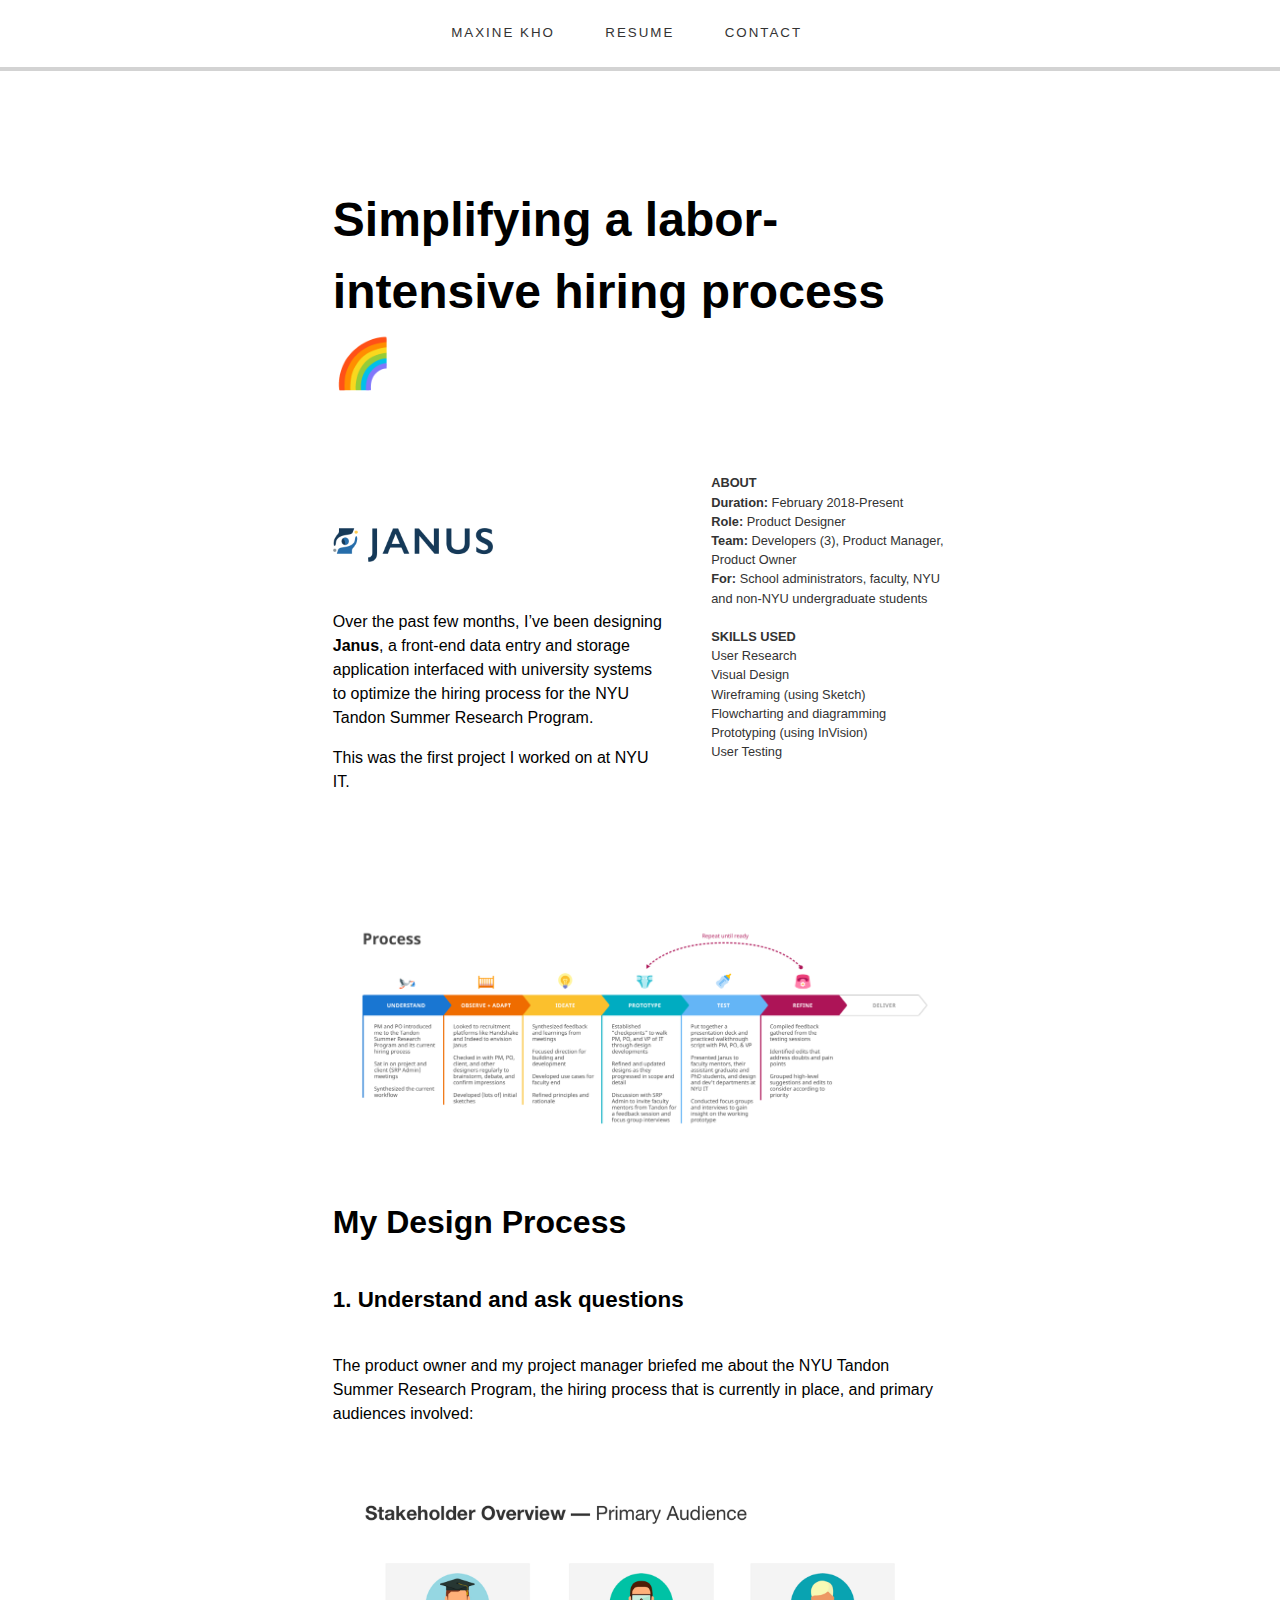
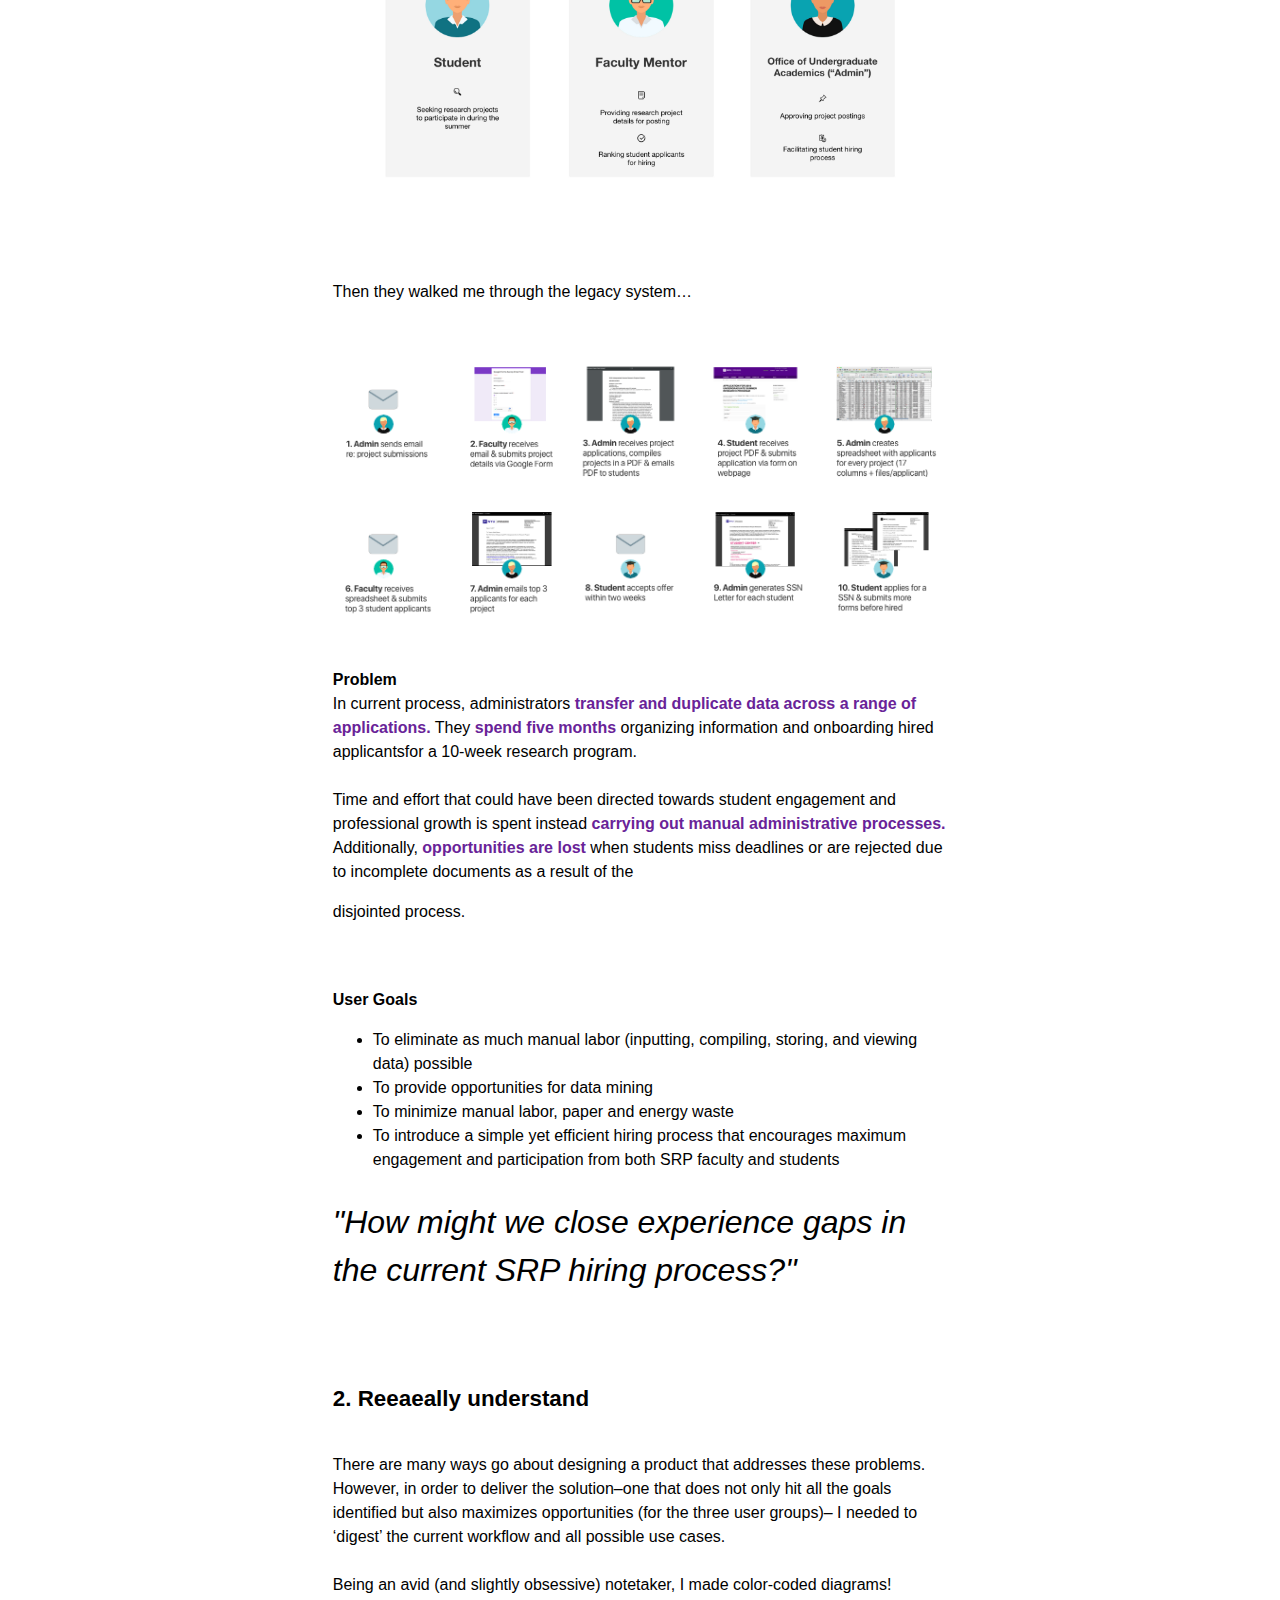
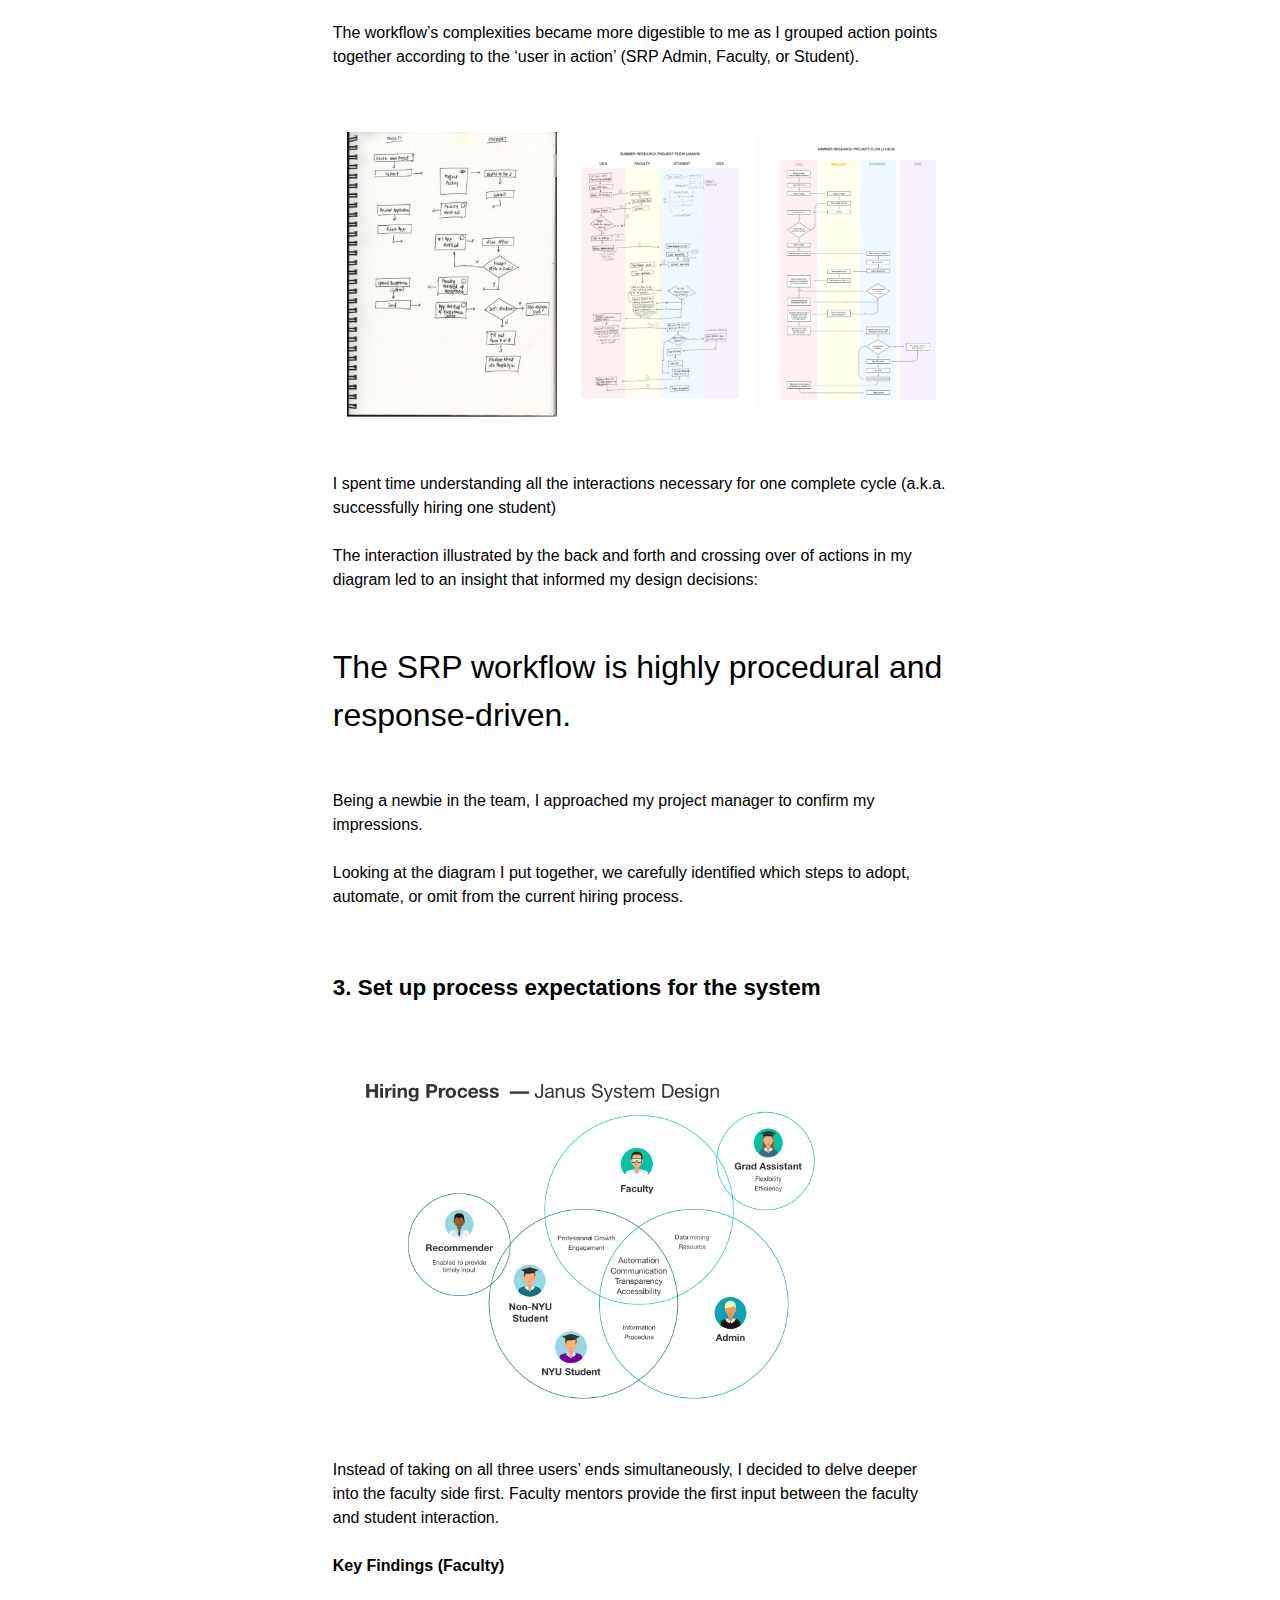
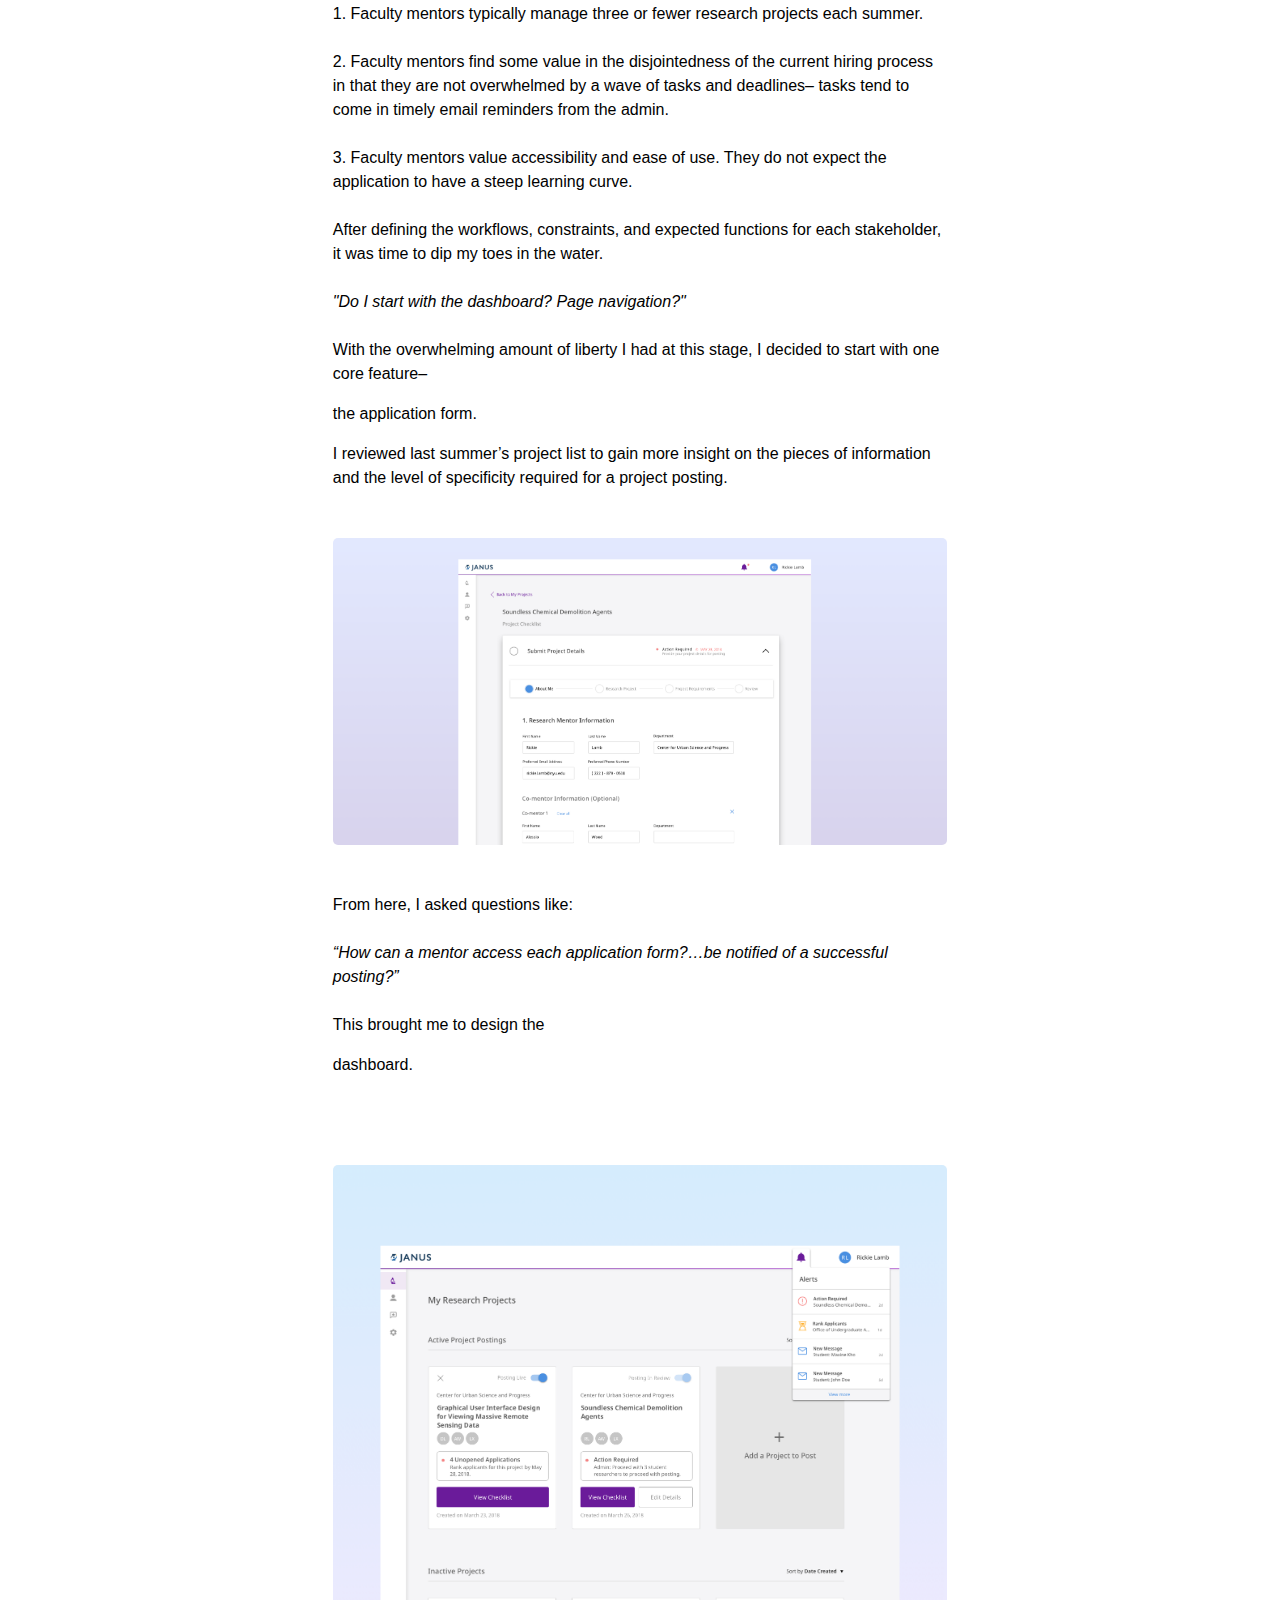
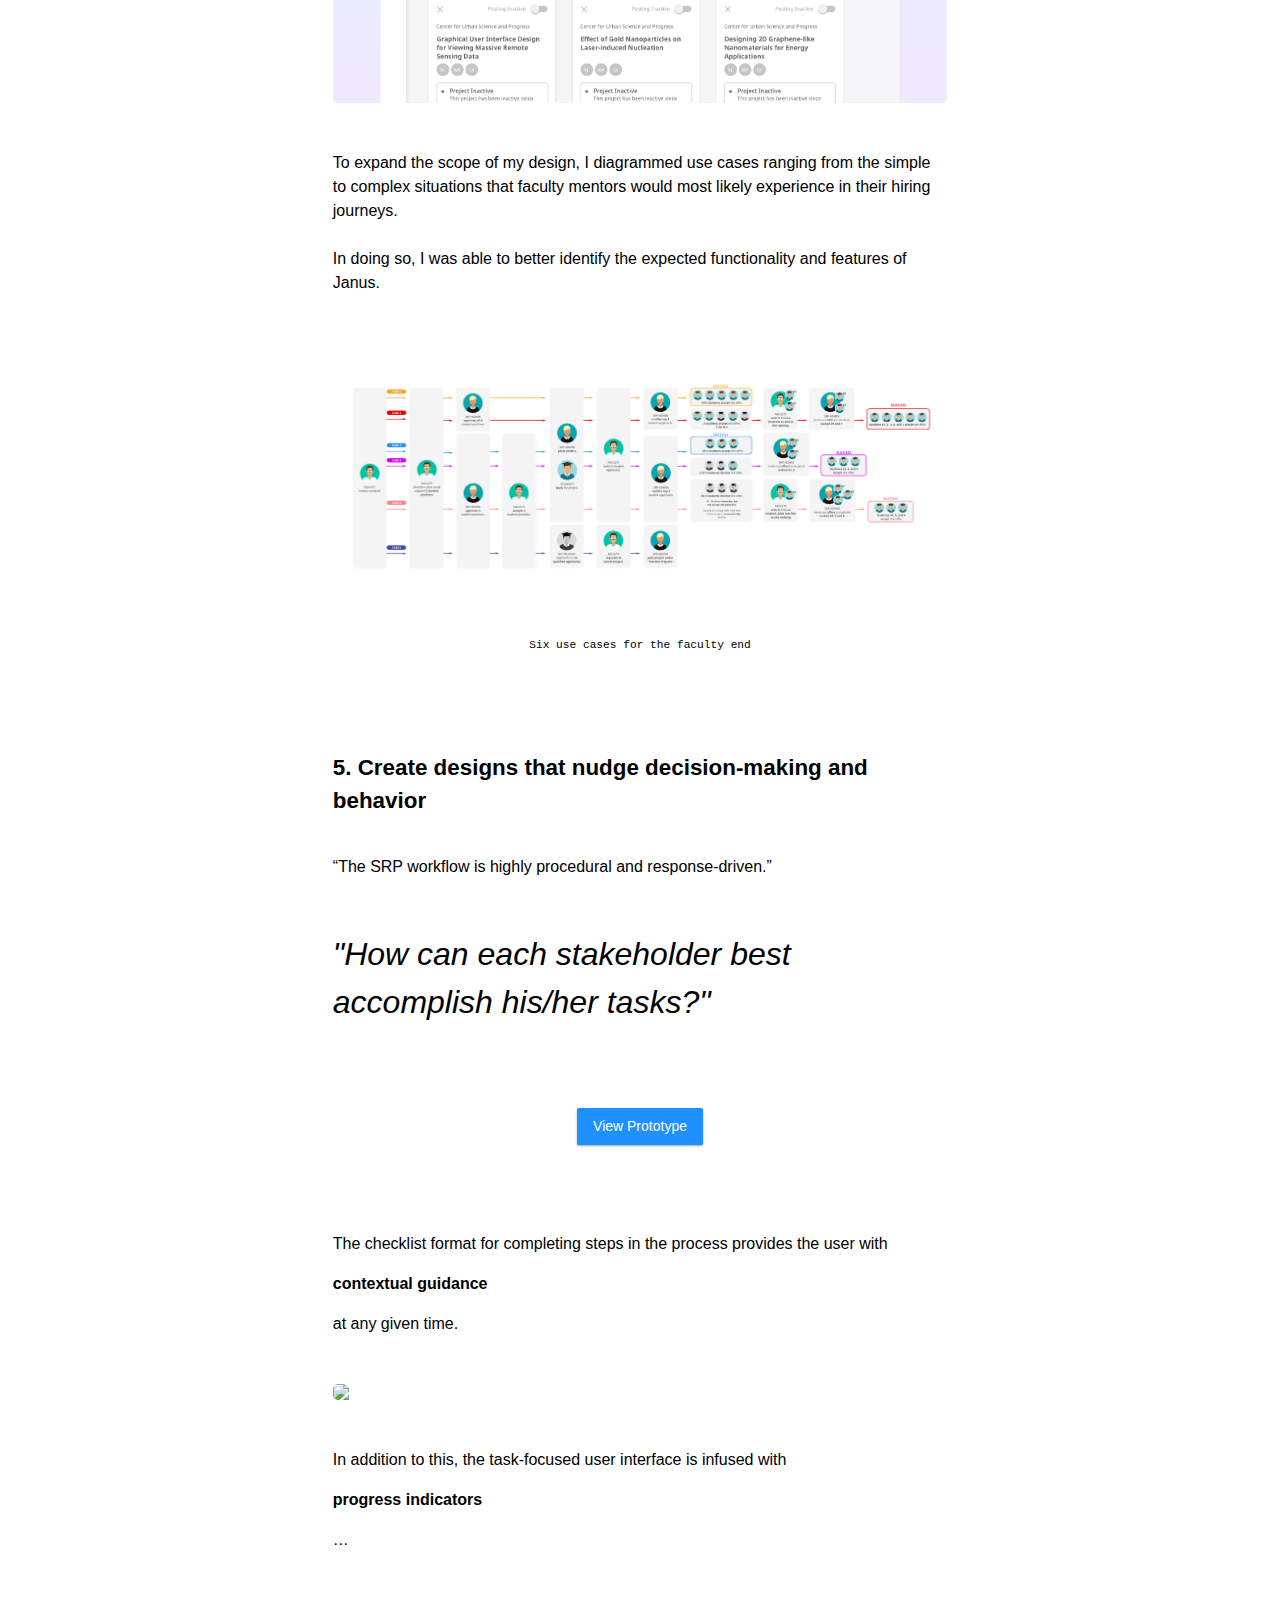
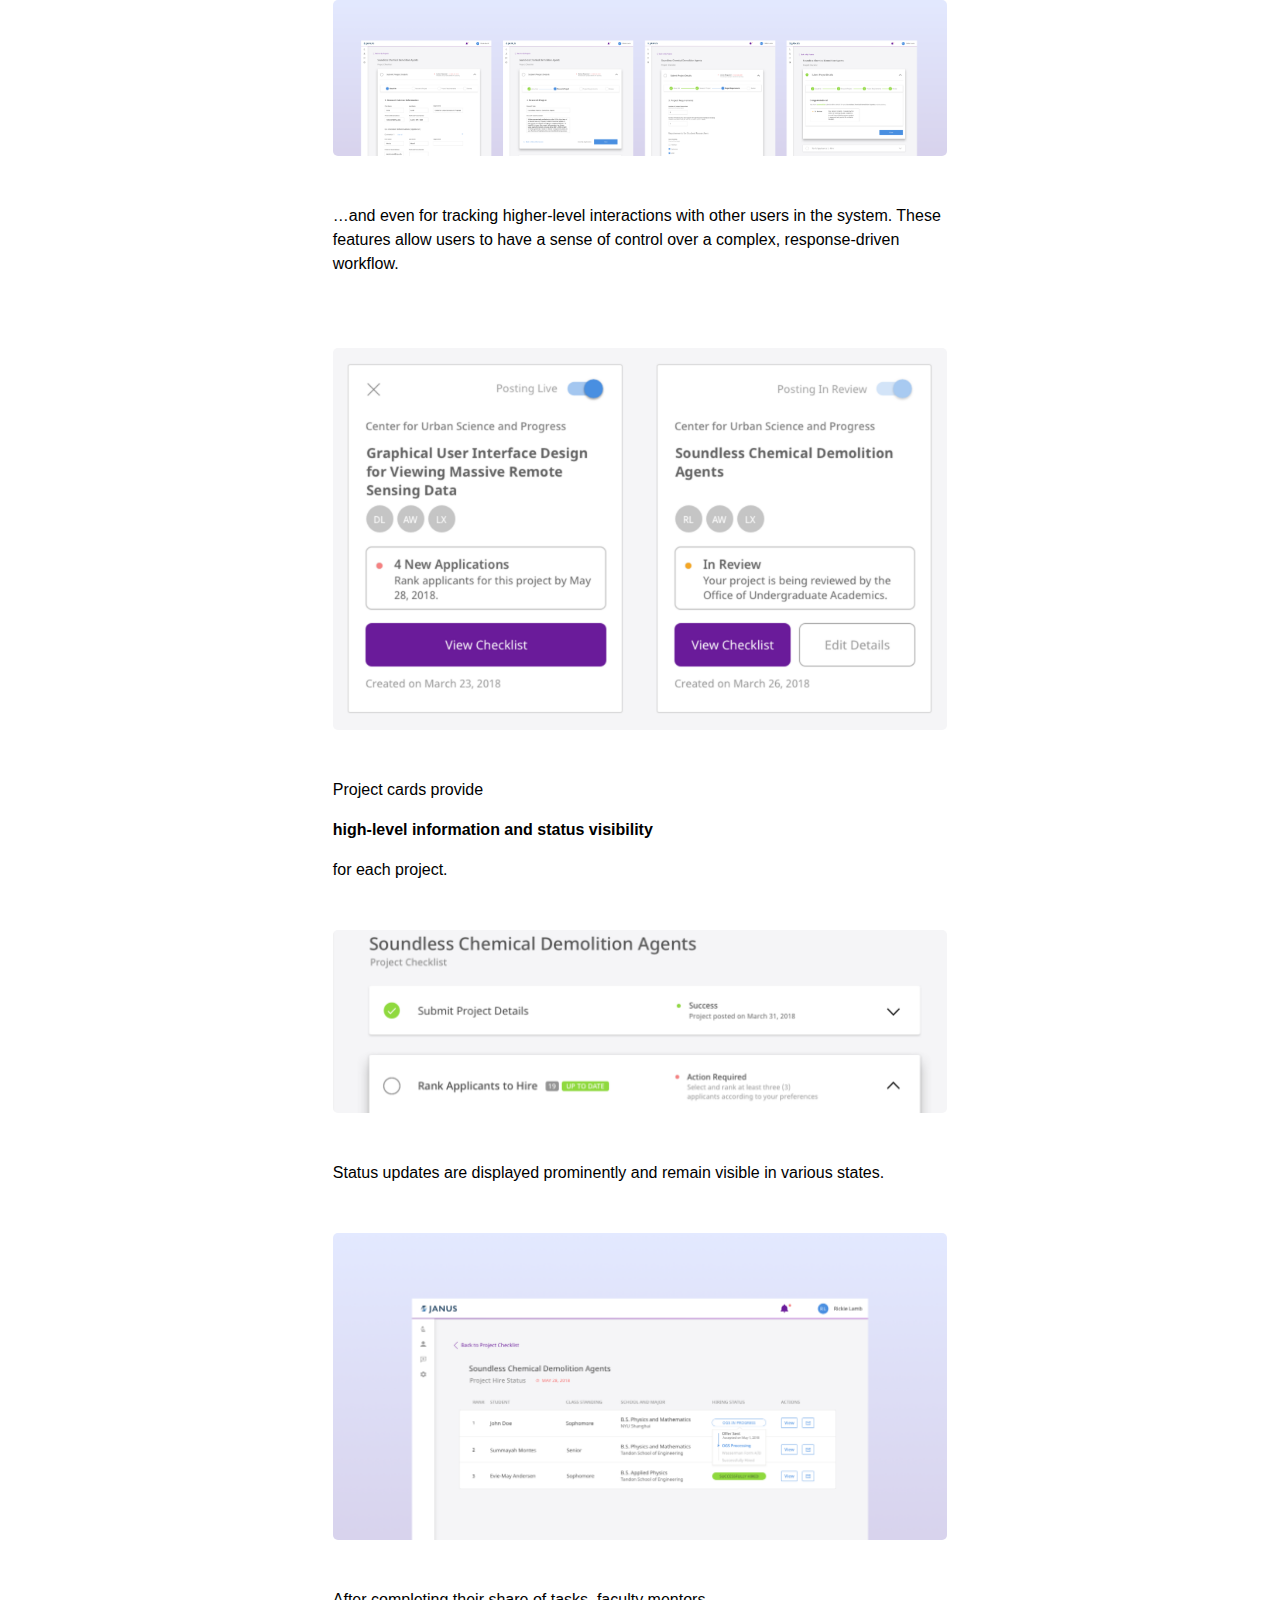
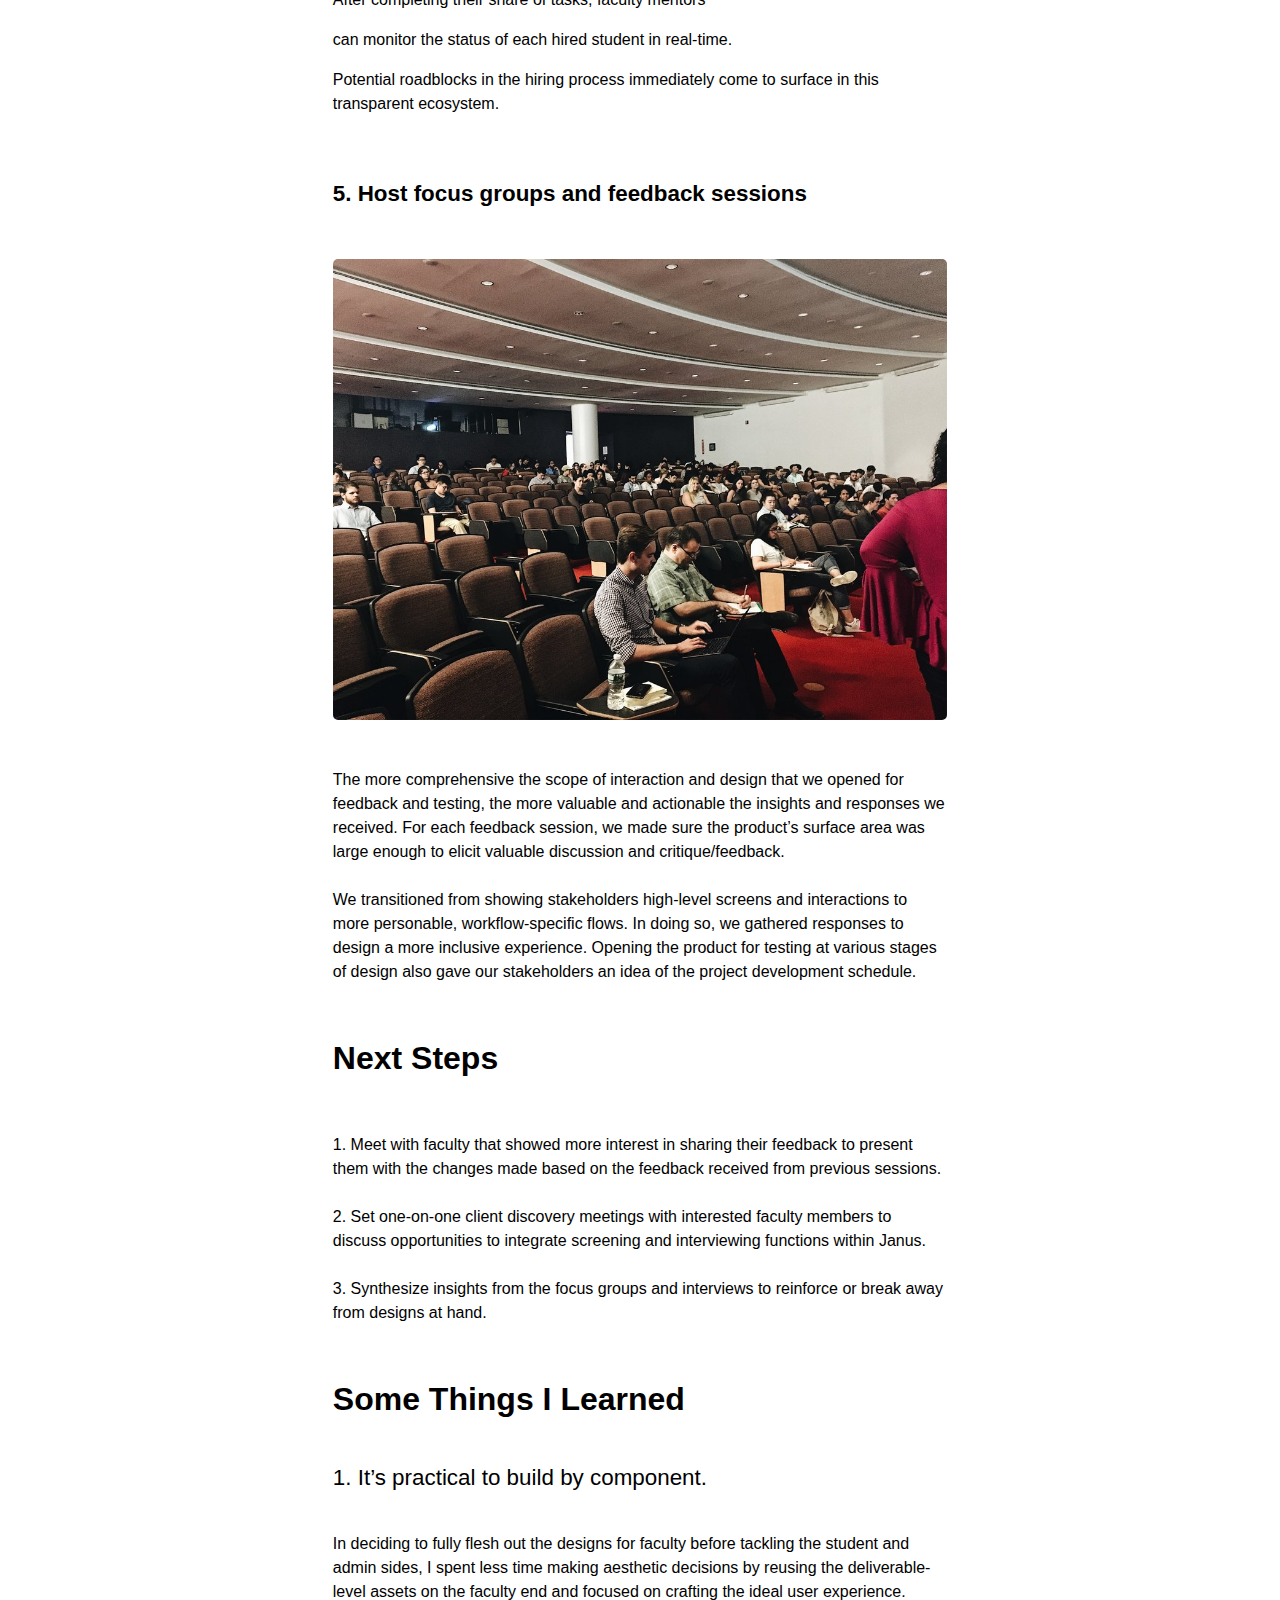
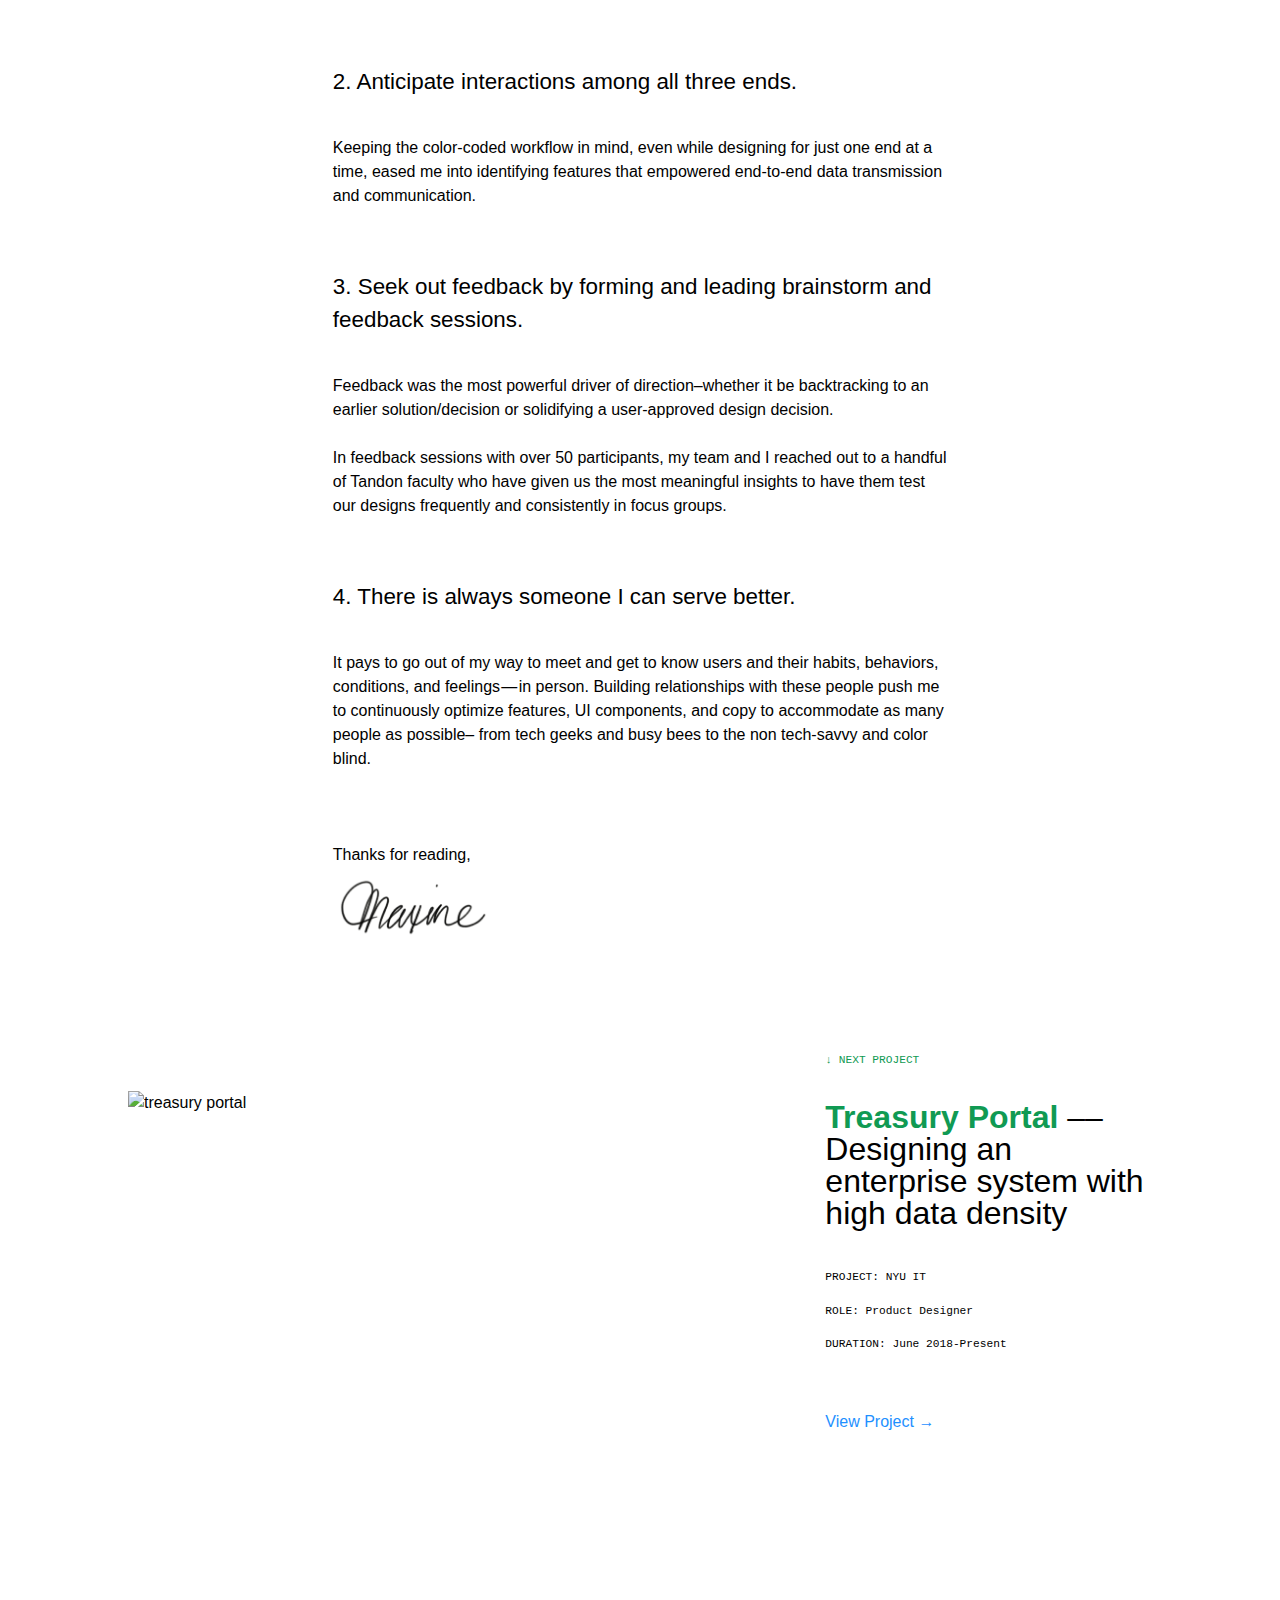
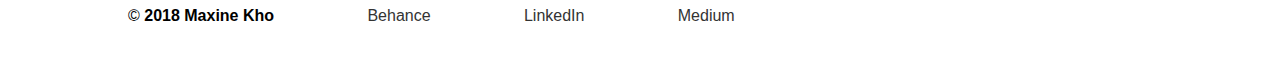
==== projects/janus.html @ aee230bd "sunday" ====
<!DOCTYPE html>
<html lang="en">
<head>
    <meta charset="UTF-8">
    <meta name='viewport' content='width=device-width, initial-scale=1.0'>

    <!--CSS Stylesheet-->
    <link rel="stylesheet" href="style-project.css">

    <!--Icons-->
    <link rel="stylesheet" href="https://use.fontawesome.com/releases/v5.3.1/css/all.css" integrity="sha384-mzrmE5qonljUremFsqc01SB46JvROS7bZs3IO2EmfFsd15uHvIt+Y8vEf7N7fWAU" crossorigin="anonymous">
    <link rel="shortcut icon" href="../images/shrimp.ico" type="img/ico">

    <title>MAXINE KHO | Janus</title>
</head>
<body>
    <!--Logo-->
    <div class="logo">
        <a class="black" href="/">Maxine Kho</a>
    </div>

    <!--Navigation-->
    <nav class="top-nav">
        <a class="black inactive-nav" href="../index.html">MAXINE KHO</a>
        <a class="black inactive-nav" href="../cv/cv.html" target="_blank">RESUME</a>
        <a class="black inactive-nav" href="mailto:maxinekho@nyu.edu">CONTACT</a>
    </nav>
    <br><br><br><br><br>

    <!--Progress Bar-->
    <div class="progress-indicator">
        <div class="progress-container">
            <div class="progress-bar" id="progressBar"></div>
        </div>
    </div>

    <!-- The Modal -->
    <div id="zoomModal" class="modal">

        <!-- The Close Button -->
        <span class="close">&times;</span>

        <!-- Modal Content (The Image) -->
        <img class="modal-content" id="img01">

        <!-- Modal Caption (Image Text) -->
        <div id="caption"></div>
    </div>

    <!--Title + Content-->
    <div class="container">
        <h1><strong>Simplifying a labor-intensive hiring process 🌈</strong></h1>
        <br>
        <!--Project Intro + Summary-->
        <div class="two-col">
            <!--Project Intro-->
            <div class="intro">
                <br>
                <img src="../images/project-janus/logo.png" id="project-logo">

                <p>Over the past few months, I’ve been designing <strong>Janus</strong>, a front-end data entry and storage application interfaced with university systems to optimize the hiring process for the NYU Tandon Summer Research Program.</p>
                <p>This was the first project I worked on at NYU IT.</p>
            </div>
            <!--Project Summary-->
            <div id="project-summary">
                <h4><strong>ABOUT</strong><br>
                    <strong>Duration:</strong> February 2018-Present<br>
                    <strong>Role:</strong> Product Designer<br>
                    <strong>Team:</strong> Developers (3), Product Manager, Product Owner<br>
                    <strong>For:</strong> School administrators, faculty, NYU and non-NYU undergraduate students<br><br>

                <strong>SKILLS USED</strong><br>
                User Research<br>
                Visual Design<br>
                Wireframing (using Sketch)<br>
                Flowcharting and diagramming<br>
                Prototyping (using InVision)<br>
                User Testing<br></h4>
            </div>
    </div><br><br>

        <!--Project Content-->
        <img src="../images/project-janus/process.png" class="zoomImages">
        <h2><strong>My Design Process</strong></h2>
        <h5><strong>1. Understand and ask questions</strong></h5>
        The product owner and my project manager briefed me about the NYU Tandon Summer Research Program, the hiring        process that is currently in place, and primary audiences involved:<br>

        <img src="../images/project-janus/primary-audience.png" class="zoomImages">

        Then they walked me through the legacy system…<br>

        <img src="../images/project-janus/legacy.png" class="zoomImages">

        <strong>Problem</strong><br>
        In current process, administrators <p class="highlight-janus">transfer and duplicate data across a range of applications.</p> They <p class="highlight-janus">spend five months</p> organizing information and onboarding hired applicantsfor a 10-week research program.<br><br>

        Time and effort that could have been directed towards student engagement and professional growth is spent instead <p class="highlight-janus">carrying out manual administrative processes.</p> Additionally, <p class="highlight-janus">opportunities are lost</p> when students miss deadlines or are rejected due to incomplete documents as a result of the <p class="janus-highlight">disjointed process.</p><br><br>

        <strong>User Goals</strong><br>
        <ul>
            <li>To eliminate as much manual labor (inputting, compiling, storing, and viewing data) possible</li>
            <li>To provide opportunities for data mining</li>
            <li>To minimize manual labor, paper and energy waste</li>
            <li>To introduce a simple yet efficient hiring process that encourages maximum engagement and participation from both SRP faculty and students</li>
        </ul>
        <h2><em>"How might we close experience gaps in the current SRP hiring process?"</em></h2><br>
        <h5><strong>2. Reeaeally understand</strong></h5>
        There are many ways go about designing a product that addresses these problems. However, in order to deliver the solution–one that does not only hit all the goals identified but also maximizes opportunities (for the three user groups)– I needed to ‘digest’ the current workflow and all possible use cases.<br><br>

        Being an avid (and slightly obsessive) notetaker, I made color-coded diagrams!<br><br>
        <!--Throughout my tinkering session, I came up with points to clarify and questions to ask. I noted them down.-->The workflow’s complexities became more digestible to me as I grouped action points together according to the ‘user in action’ (SRP Admin, Faculty, or Student).<br>

        <img src="../images/project-janus/user-flows.png" class="zoomImages">

        I spent time understanding all the interactions necessary for one complete cycle (a.k.a. successfully hiring one student)<br><br>

        The interaction illustrated by the back and forth and crossing over of actions in my diagram led to an insight that informed my design decisions:<br><br>

        <h2>The SRP workflow is highly procedural and response-driven.</h2><br>

        Being a newbie in the team, I approached my project manager to confirm my impressions.<br><br>

        Looking at the diagram I put together, we carefully identified which steps to adopt, automate, or omit from the current hiring process.<br><br>

        <h5><strong>3. Set up process expectations for the system</strong></h5>

        <img src="../images/project-janus/system-design.png" class="zoomImages">

        Instead of taking on all three users’ ends simultaneously, I decided to delve deeper into the faculty side first. Faculty mentors provide the first input between the faculty and student interaction.<br><br>

        <strong>Key Findings (Faculty)</strong><br><br>
        1. Faculty mentors typically manage three or fewer research projects each summer.<br><br>

        2. Faculty mentors find some value in the disjointedness of the current hiring process in that they are not overwhelmed by a wave of tasks and deadlines– tasks tend to come in timely email reminders from the admin.<br><br>

        3. Faculty mentors value accessibility and ease of use. They do not expect the application to have a steep learning curve.<br><br>

        After defining the workflows, constraints, and expected functions for each stakeholder, it was time to dip my toes in the water.<br><br>

        <em>"Do I start with the dashboard? Page navigation?"</em><br><br>

        With the overwhelming amount of liberty I had at this stage, I decided to start with one core feature– <p class="janus-highlight">the application form.</p> I reviewed last summer’s project list to gain more insight on the pieces of information and the level of specificity required for a project posting.<br>

        <img src="../images/project-janus/about.png" class="zoomImages">

        From here, I asked questions like:<br><br>

        <em>“How can a mentor access each application form?…be notified of a successful posting?”</em><br><br>
        This brought me to design the <p class="janus-highlight">dashboard.</p><br>

        <img src="../images/project-janus/dashboard-within.png" class="zoomImages">

        To expand the scope of my design, I diagrammed use cases ranging from the simple to complex situations that faculty mentors would most likely experience in their hiring journeys.<br><br>

        In doing so, I was able to better identify the expected functionality and features of Janus.<br><br>

        <img src="../images/project-janus/use-cases.png" class="zoomImages">
        <h3 class="image-caption">Six use cases for the faculty end</h3><br><br>

        <h5><strong>5. Create designs that nudge decision-making and behavior</strong></h5>

        “The SRP workflow is highly procedural and response-driven.”<br><br>

        <h2><em>"How can each stakeholder best accomplish his/her tasks?"</em></h2><br><br>

        <div class="center">
             <a class="btn__prototype btnRippleEffect" type="button" href="https://projects.invisionapp.com/share/4FOFYWX98ZJ#/screens/324142675" target="_blank">
            View Prototype
            </a><br><br><br><br>
        </div>

        The checklist format for completing steps in the process provides the user with <p class="janus-highlight"><strong>contextual guidance</strong></p> at any given time.<br>

<img src="../images/project-janus/progress.png" class="zoomImages">
        In addition to this, the task-focused user interface is infused with <p class="janus-highlight"><strong>progress indicators</strong></p>…<br>

       <img src="../images/project-janus/form.png" class="zoomImages">
        …and even for tracking higher-level interactions with other users in the system. These features allow users to have a sense of control over a complex, response-driven workflow.<br><br>

        <img src="../images/project-janus/cards.png" class="zoomImages">

        Project cards provide <p class="janus-highlight"><strong>high-level information and status visibility</strong></p> for each project.<br>

        <img src="../images/project-janus/status-updates.png" class="zoomImages">

        Status updates are displayed prominently and remain visible in various states.

        <img src="../images/project-janus/transparency.png" class="zoomImages">

        After completing their share of tasks, faculty mentors <p class="janus-highlight">can monitor the status of each hired student in real-time.</p> Potential roadblocks in the hiring process immediately come to surface in this transparent ecosystem.<br><br>

        <h5><strong>5. Host focus groups and feedback sessions</strong></h5>

            <img src="../images/project-janus/focus.jpeg" class="zoomImages">

        The more comprehensive the scope of interaction and design that we opened for feedback and testing, the more valuable and actionable the insights and responses we received. For each feedback session, we made sure the product’s surface area was large enough to elicit valuable discussion and critique/feedback.<br><br>

        We transitioned from showing stakeholders high-level screens and interactions to more personable, workflow-specific flows. In doing so, we gathered responses to design a more inclusive experience. Opening the product for testing at various stages of design also gave our stakeholders an idea of the project development schedule.<br><br>

        <h2><strong>Next Steps</strong></h2><br>
        1. Meet with faculty that showed more interest in sharing their feedback to present them with the changes made based on the feedback received from previous sessions.<br><br>

        2. Set one-on-one client discovery meetings with interested faculty members to discuss opportunities to integrate screening and  interviewing functions within Janus.<br><br>

        3. Synthesize insights from the focus groups and interviews to reinforce or break away from designs at hand.<br><br>

        <h2><strong>Some Things I Learned</strong></h2>
        <h5>1. It’s practical to build by component.</h5>
            In deciding to fully flesh out the designs for faculty before tackling the student and admin sides, I spent less time making aesthetic decisions by reusing the deliverable-level assets on the faculty end and focused on crafting the ideal user experience.<br><br>

        <h5>2. Anticipate interactions among all three ends.</h5>
        Keeping the color-coded workflow in mind, even while designing for just one end at a time, eased me into identifying features that empowered end-to-end data transmission and communication.<br><br>

        <h5>3. Seek out feedback by forming and leading brainstorm and feedback sessions.</h5>
        Feedback was the most powerful driver of direction–whether it be backtracking to an earlier solution/decision or solidifying a user-approved design decision.<br><br>

        In feedback sessions with over 50 participants, my team and I reached out to a handful of Tandon faculty who have given us the most meaningful insights to have them test our designs frequently and consistently in focus groups.<br><br>

        <h5>4. There is always someone I can serve better.</h5>
        It pays to go out of my way to meet and get to know users and their habits, behaviors, conditions, and feelings — in person. Building relationships with these people push me to continuously optimize features, UI components, and copy to accommodate as many people as possible– from tech geeks and busy bees to the non tech-savvy and color blind.<br><br><br>

        <br>
        Thanks for reading,
        <img src="../images/maxine-sig.png" alt="maxine's signature" id="signature">
    </div><br><br><br><br>

    <!--Next Project-->
    <div class="two-col">
        <div class="container__project-image">
            <img src="../images/tp@2x.png" alt="treasury portal" class="img-project drop-shadow">
        </div>
        <div class="container__project-text">
            <h3 class="treasury-color"><strong>↓ NEXT PROJECT</strong></h3><br>
            <div class="project__text-title"><div class="treasury-color"><strong>Treasury Portal</strong></div> –– Designing an enterprise system with high data density<br><br></div>
            <div class="project__text-details">
                <h3>PROJECT: NYU IT</h3>
                <h3>ROLE: Product Designer</h3>
                <h3>DURATION: June 2018-Present</h3><br><br>
            </div>
            <a href="../projects/treasury.html" class="view__link view__link-padding">View Project &rarr;</a>
        </div>
    </div>
    <br><br>

    <!--Footer-->
    <br><br><br><br><br>
    <footer>
        <div>
            © <strong>2018 Maxine Kho</strong>
        </div>
        <div class="sm-link">
            <i class="fab fa-behance"></i>&nbsp;&nbsp;<a class="black" href="https://www.behance.net/maxinekho" target="_blank">Behance</a>
        </div>
        <div class="sm-link">
            <i class="fab fa-linkedin-in"></i>&nbsp;&nbsp;<a class="black" href="https://www.linkedin.com/in/maxinekho/" target="_blank">LinkedIn</a>
        </div>
        <div class="sm-link">
            <i class="fab fa-medium-m"></i>&nbsp;&nbsp;<a class="black" href="https://medium.com/@mck428" target="_blank">Medium</a>
        </div>
    </footer>
    <script src="script.js"></script>
</body>
</html>
---- projects/style-project.css ----
/*@import url("style.css");*/

html {
    line-height: 1.5;
    -webkit-text-size-adjust: 100%;
    -ms-text-size-adjust: 100%;
    -ms-overflow-style: scrollbar;
    -webkit-tap-highlight-color: rgba(0, 0, 0, 0);
}

body {
    margin-left: 8em;
    margin-right: 8em;
    font-family: -apple-system, BlinkMacSystemFont, sans-serif;
    font-size: 1em;
}

.container {
    margin: 0 20%;
}

.top-nav {
    background-color: white;
    font-size: smaller;
    float: left;
    /*align-items: center;*/
    padding: 1em 1em;
    position: fixed;
    z-index: 100;
    /*reset from body margin*/
    top: 0;
    left: 0;
    right: 0;
    text-align: center;
}

.top-nav a {
    padding: 10px;
    display: inline-flex;
    margin-right: 2em;
    font-weight: normal;
    letter-spacing: 1.5pt;
    font-size: 0.7em;
}

.progress-indicator {
    position: fixed;
    top: 4.2em;
    left: 0;
    margin-left: 0;
    z-index: 1;
    width: 100%;
    background-color: #f1f1f1;
}

.progress-container {
    width: 100%;
    height: 4px;
    background-color: lightgrey;
}

/* Scroll Indicator */
.progress-bar {
    height: 4px;
    background: linear-gradient(90deg, rgba(63,94,251,1) 0%, rgba(252,70,107,1) 100%);
    width: 0;
}


.two-col {
    display: grid;
    grid-template-columns: 7fr 5fr;
    grid-column-gap: 3em;
}

/* Header/Title */
h1 {
    line-height: 1.5em;
    font-size: 3em;
}

/* Subtitle */
h2 {
    font-weight: normal;
    font-size: 2em;
}

h2.key__section-title{
    font-size: 1.6em;
    font-weight: bold;
    text-align: center;
    line-height: 1em;
}

/* Code-y Description */
h3 {
    font-size: 0.7em;
    font-family: "Roboto Mono", monospace;
    font-weight: 300;
    line-height: 1em;
}

h3.image-caption {
    text-align: center;
    line-height: 1.5em;
}

/* Project Summary */
h4 {
    font-weight: normal;
    font-size: 0.8em;
    color: #333333;
    line-height: 1.5em;
}

h5 {
    font-size: 1.4em;
    line-height: 1.5em;
    font-weight: normal;
}

p {
    font-size: 1em;
}

/*Project Highlights*/

.highlight-janus {
     color: #692398;
     font-weight: 600;
     display: inline;
 }

.highlight-treasury {
    color: #109a53;
    font-weight: 600;
    display: inline;
}

.highlight-open-table {
    color: #d43644;
    font-weight: 600;
    display: inline;
}

/*Project Colors*/

.janus-color {
    color: #692398;
    display: inline-block;
}

.treasury-color {
    color: #109a53;
    display: inline-block;
}

.open-table-tab-color {
    color: #d43644;
    display: inline-block;
}

a.black {
    color: #333333;
    text-decoration: none;
    font-size: 1em;
}

a.black:hover {
    font-weight: 700;
}

a.blue {
    color: dodgerblue;
    font-weight: bolder;
    text-decoration: none;
}

a.active-nav {
    font-weight: 700;
}

a.inactive-nav:hover {
    font-weight: 700;
}

img {
    display: flex;
    width: 100%;
    margin: 3em 0;
}

video {
    display: flex;
    max-width: 600px;
}

.center {
    text-align: center;
}

.btn__prototype {
    justify-content: center;
    border-radius: 2px;
    margin: 8px;
    background: dodgerblue;
    padding: 8px 16px;
    outline: none;
    border: none;
    color: white;
    position:relative;
    overflow:hidden;
    font-size:14px;
    box-shadow: 0 1px 3px rgba(0,0,0,0.12), 0 1px 2px rgba(0,0,0,0.24);
    transition:0.2s;
    text-decoration: none;
    display: inline-block;
}

.btn__prototype:hover {
    background:#4aa6ff;
    cursor: pointer;
}

.ripple {
    position: absolute;
    background: #fff;
    border-radius: 50%;
    width: 5px;
    height: 5px;
    animation: rippleEffect .88s 1;
    opacity: 0;
}

@keyframes rippleEffect {
    0% {transform:scale(1); opacity:0.4;
    }
    100% {transform:scale(100); opacity:0;
    }
}



/*Image Stuff*/
.zoomImages {
    border-radius: 5px;
    cursor: pointer;
    transition: 0.3s;
}

.zoomImages:hover {
    opacity: 0.7;
}

/* The Modal (background) */
.modal {
    display: none; /* Hidden by default */
    position: fixed; /* Stay in place */
    z-index: 1; /* Sit on top */
    padding-top: 100px; /* Location of the box */
    left: 0;
    top: 0;
    width: 100%; /* Full width */
    height: 100%; /* Full height */
    overflow: auto; /* Enable scroll if needed */
    background-color: rgb(0,0,0); /* Fallback color */
    background-color: rgba(0,0,0,0.9); /* Black w/ opacity */
}

/* Modal Content (Image) */
.modal-content {
    margin: 0 auto auto;
    display: block;
    width: 100%;
    max-width: 1000px;
}

/* Caption of Modal Image (Image Text) - Same Width as the Image */
#caption {
    margin: auto;
    display: block;
    width: 80%;
    max-width: 700px;
    text-align: center;
    color: #ccc;
    padding: 10px 0;
    height: 150px;
}

/* Add Animation - Zoom in the Modal */
.modal-content, #caption {
    animation-name: zoom;
    animation-duration: 0.6s;
}

@keyframes zoom {
    from {transform:scale(0)}
    to {transform:scale(1)}
}

/* The Close Button */
.close {
    position: absolute;
    top: 2em;
    right: 35px;
    color: #f1f1f1;
    font-size: 40px;
    transition: 0.3s;
}

.close:hover,
.close:focus {
    color: red;
    text-decoration: none;
    cursor: pointer;
}

/* 100% Image Width on Smaller Screens */
@media only screen and (max-width: 700px){
    .modal-content {
        width: 100%;
    }
}


#project-logo {
    max-width: 10em;
    text-align: center;
}

#signature {
    margin: 0;
    width: 10em;
}

.container__project-image {
    width: 100%;
}

.container__project-text {
    display: flex;
    flex-flow: column;
    align-self: center;
    padding-left: 5em;
}

.project__text-details {
    display: inline-flex;
    flex-flow: column;
    justify-content: center;
}

.project__text-title {
    font-size: 2em;
    line-height: 1em;
}

/* "View Project" Link Properties*/

.view__link{
    --smLinkPadding: 10px 15px;
    --smLinkLineWeight: 2px;
    --smLinkLineColor: dodgerblue;
    --smLinkTextColorHover: dodgerblue;
    display: inline-flex;
    color: dodgerblue;
    position: relative;
    overflow: hidden;
}

a.view__link{
    text-decoration: none;
}

.view__link::after{
    transform: translate3d(-100%, 0, 0);
    transition: transform .2s ease-in;
}

.view__link:hover::after{
    transform: translate3d(0, 0, 0);
}

/*"View Project" Link Padding*/

.view__link-padding{
    --uismLinkLineWeight: var(--smLinkLineWeight, 1px);
    --uismLinkLineColor: var(--smLinkLineColor, #000);
    padding-bottom: var(--uismLinkLineWeight);
    position: relative;
}

.view__link-padding::after{
    content: "";
    width: 7em;
    height: var(--uismLinkLineWeight);
    background-color: var(--uismLinkLineColor);
    position: absolute;
    left: 0;
    bottom: 0;
}

footer > div {
    display: inline-block;
    justify-items: center;
    margin-bottom: 3em;
    padding-right: 3em;
}

div.sm-link {
    padding-left: 2em;
    justify-items: center;
    align-self: center;
}

@media (max-width: 800px) {
    body {
        margin: 0 1em 1em;
    }

    .top-nav {
        font-size: .5em;
        margin: 0;
    }

    .progress-indicator {
        top: 3.4em;
    }

    .container {
        margin: 0 10%;
    }

    .two-col {
        grid-template-columns: 1fr;
    }

    h1 {
        font-size: 3em;
        line-height: 1em;
    }

    .container__project-image{
        margin: 0 2em;
        width: 80%;
    }

    .container__project-text {
        padding: 0 2em;
    }

    video {
        display: flex;
        max-width: 270px;
    }

    footer {
        padding: 0 1em;
    }

    footer.sm-links {
        display: inline-flex;
        padding: 0 1em;
    }

}
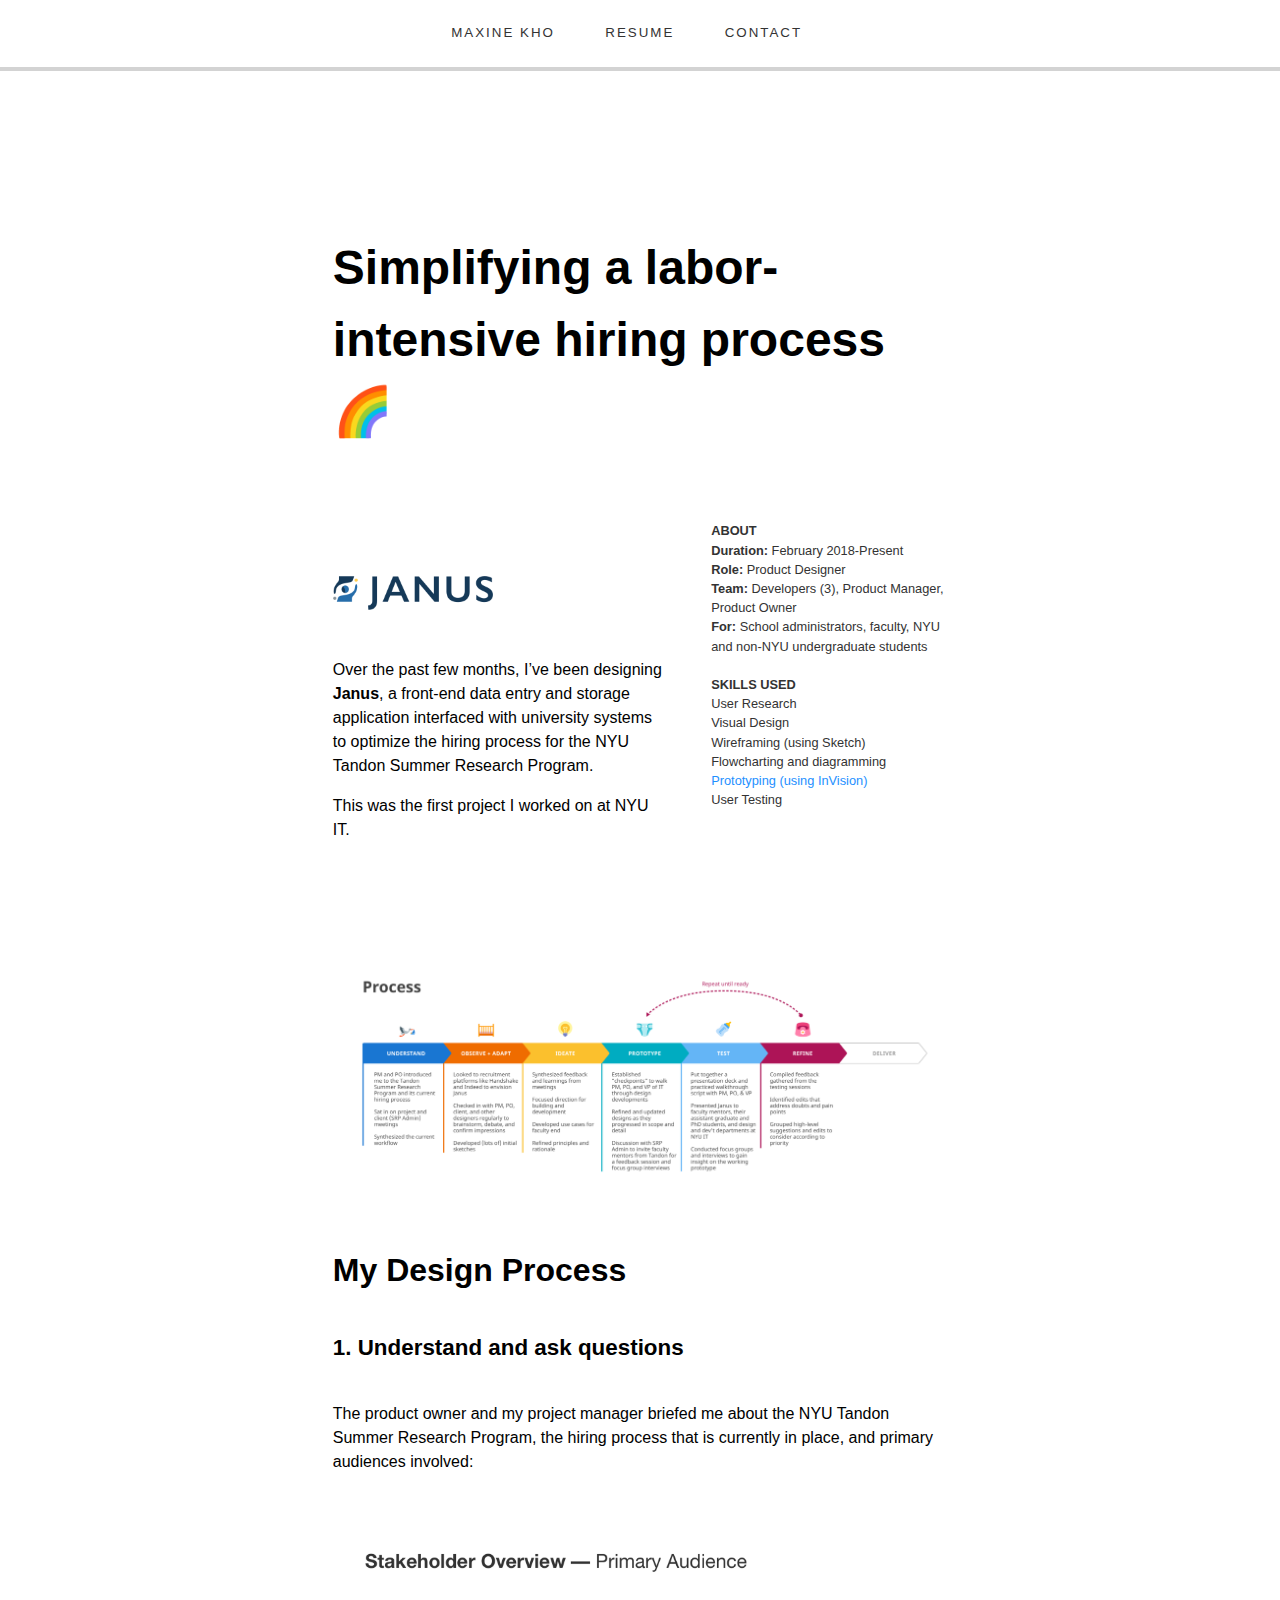
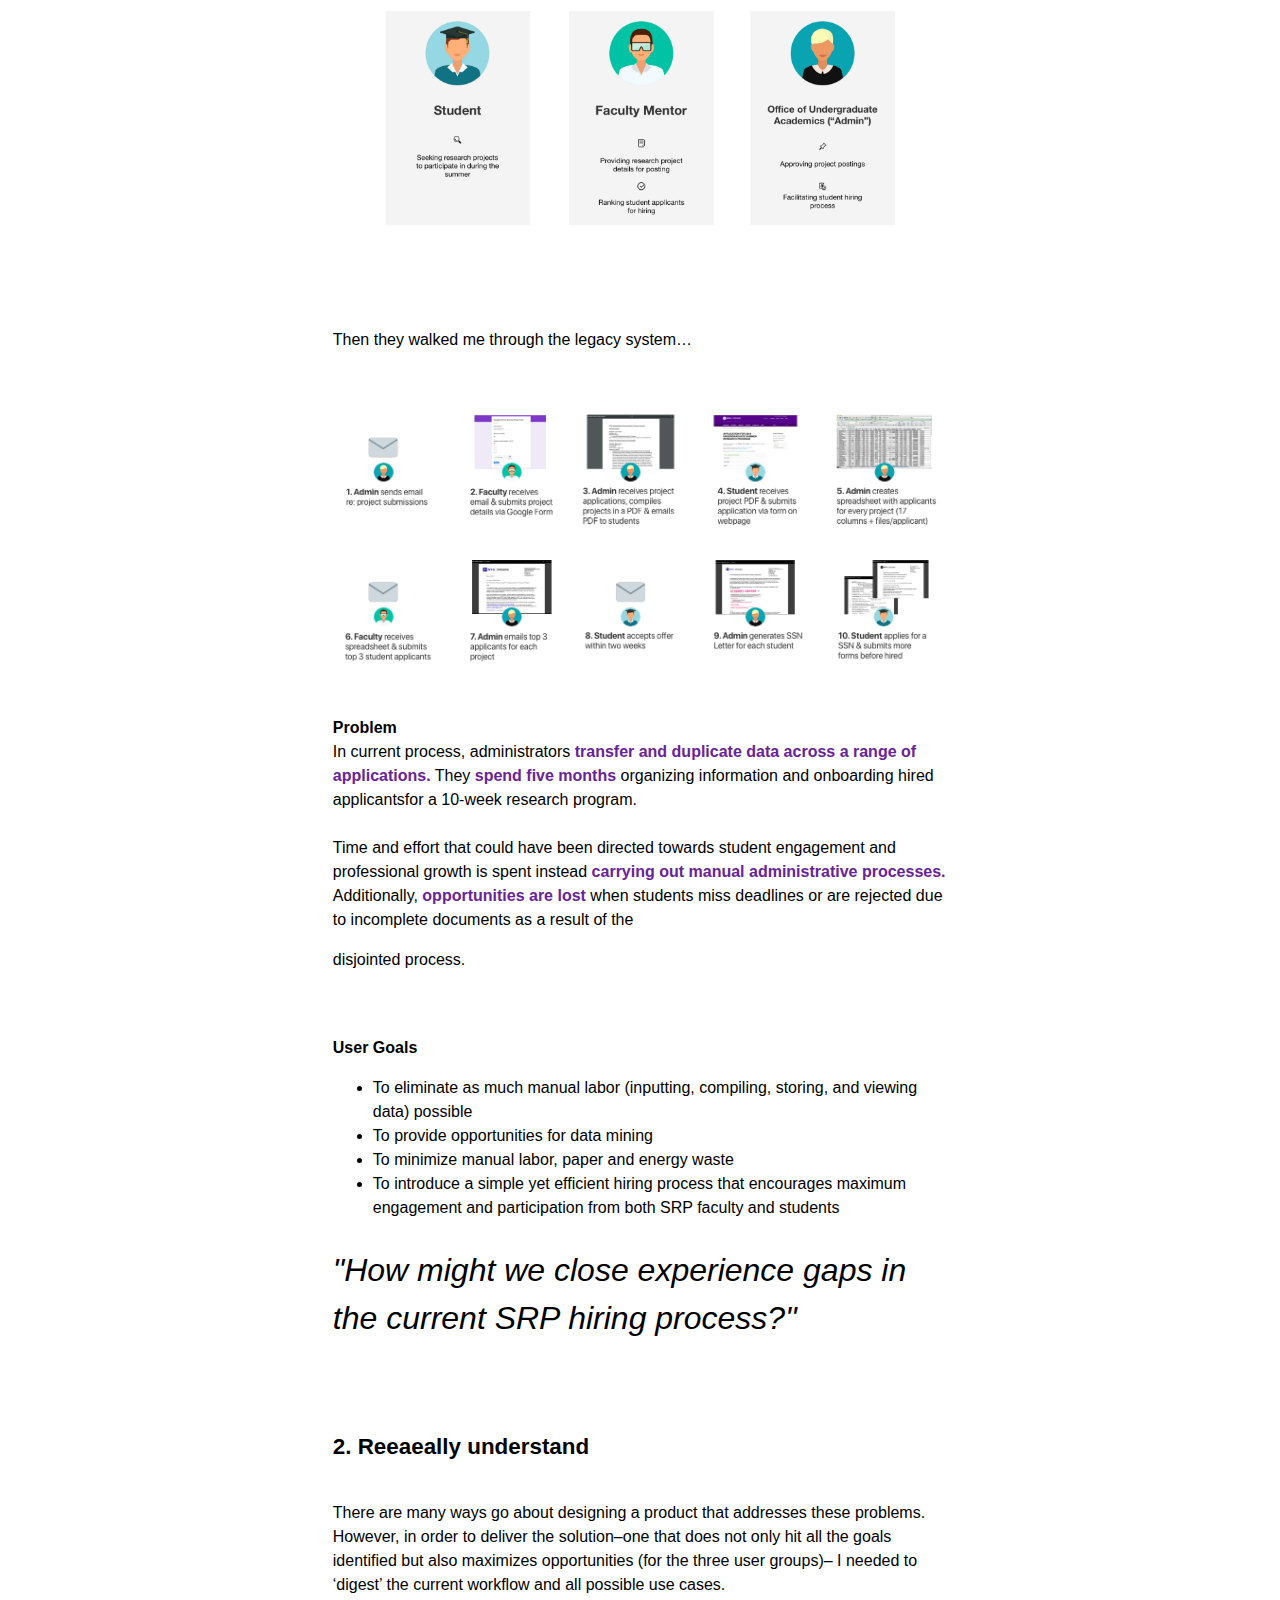
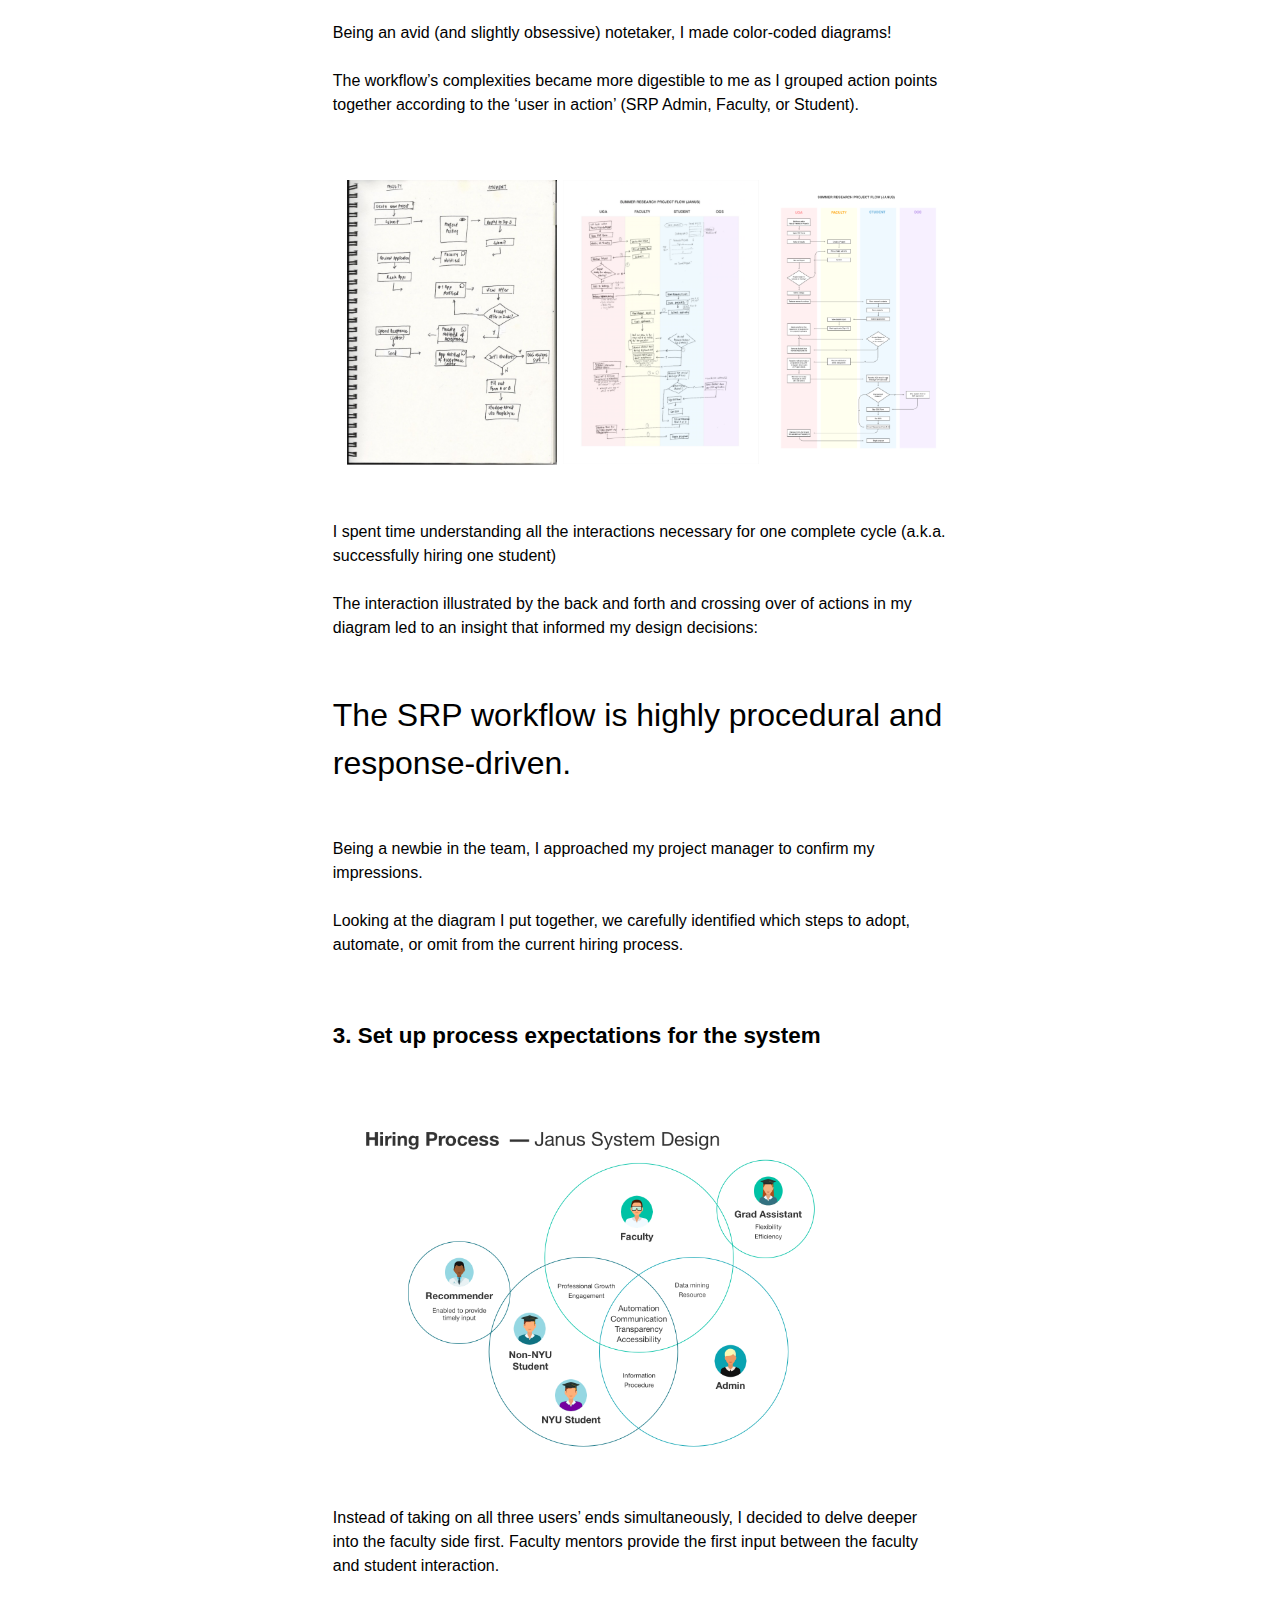
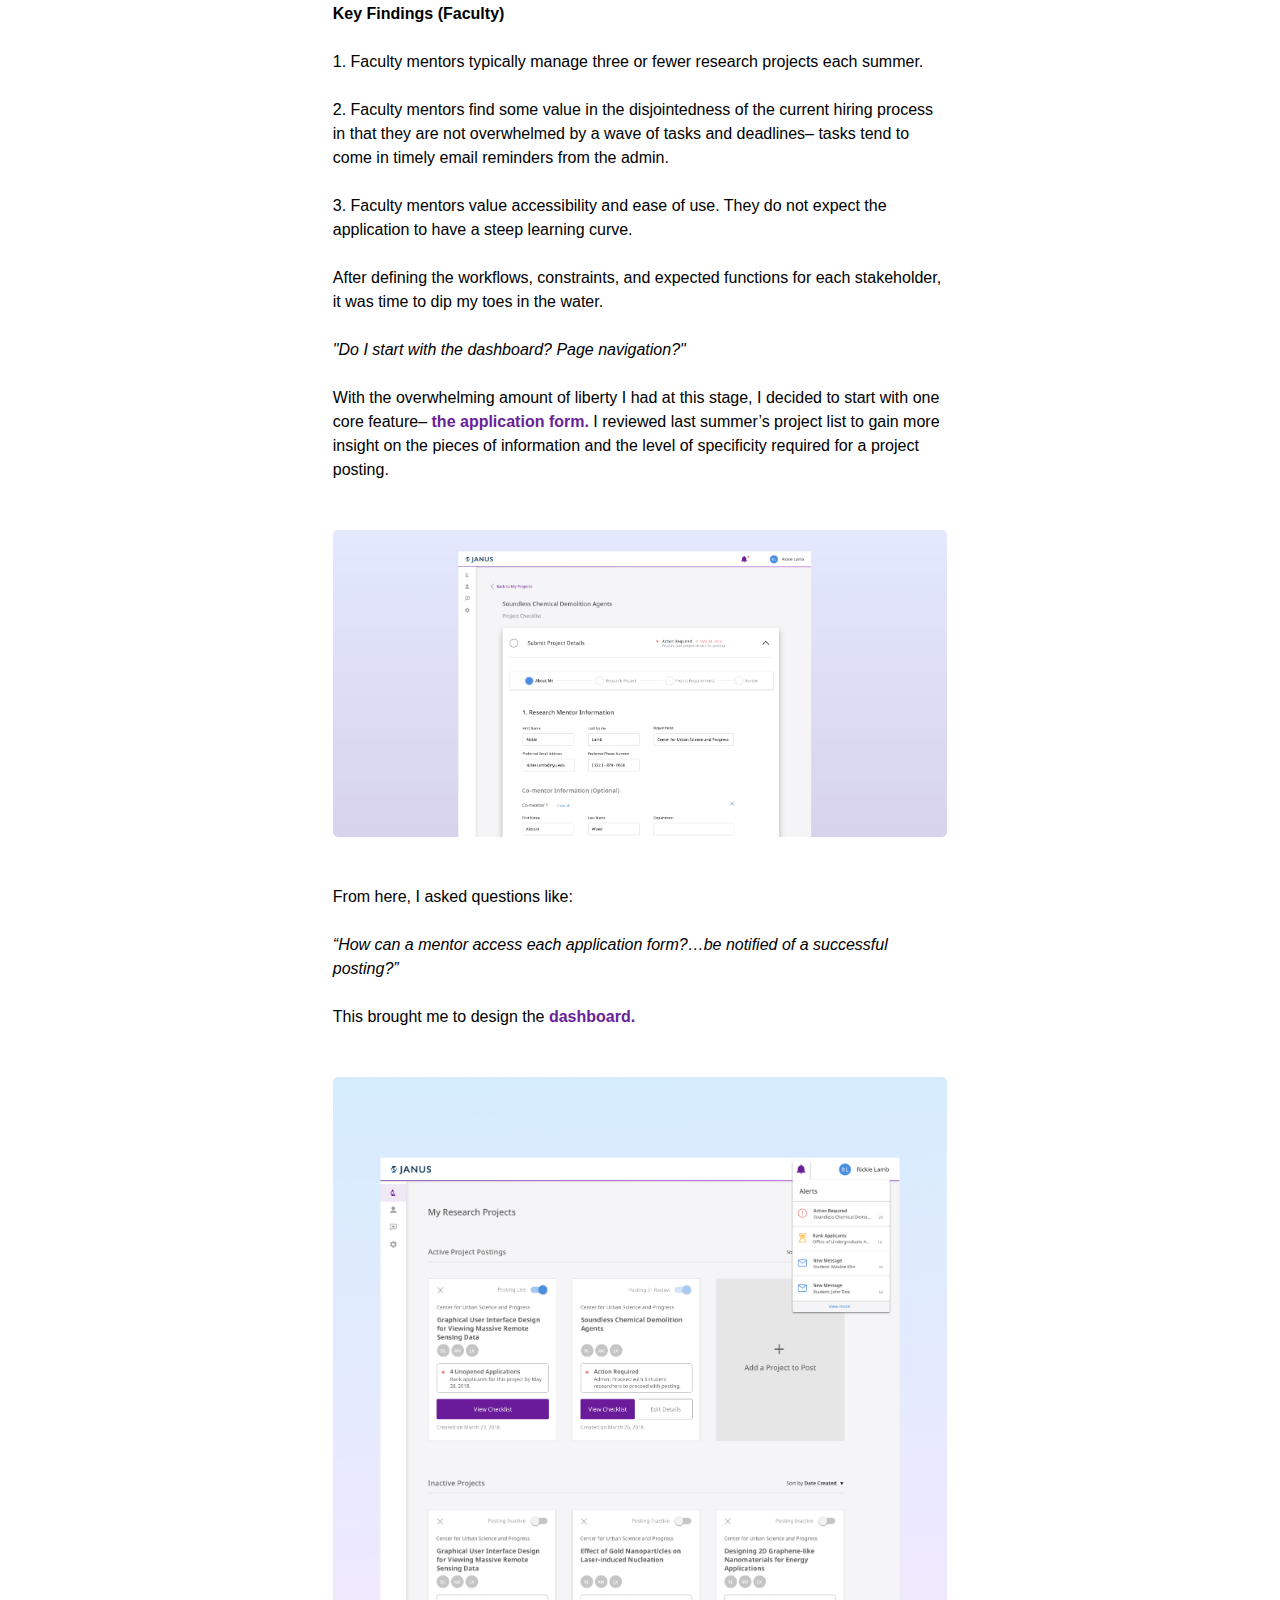
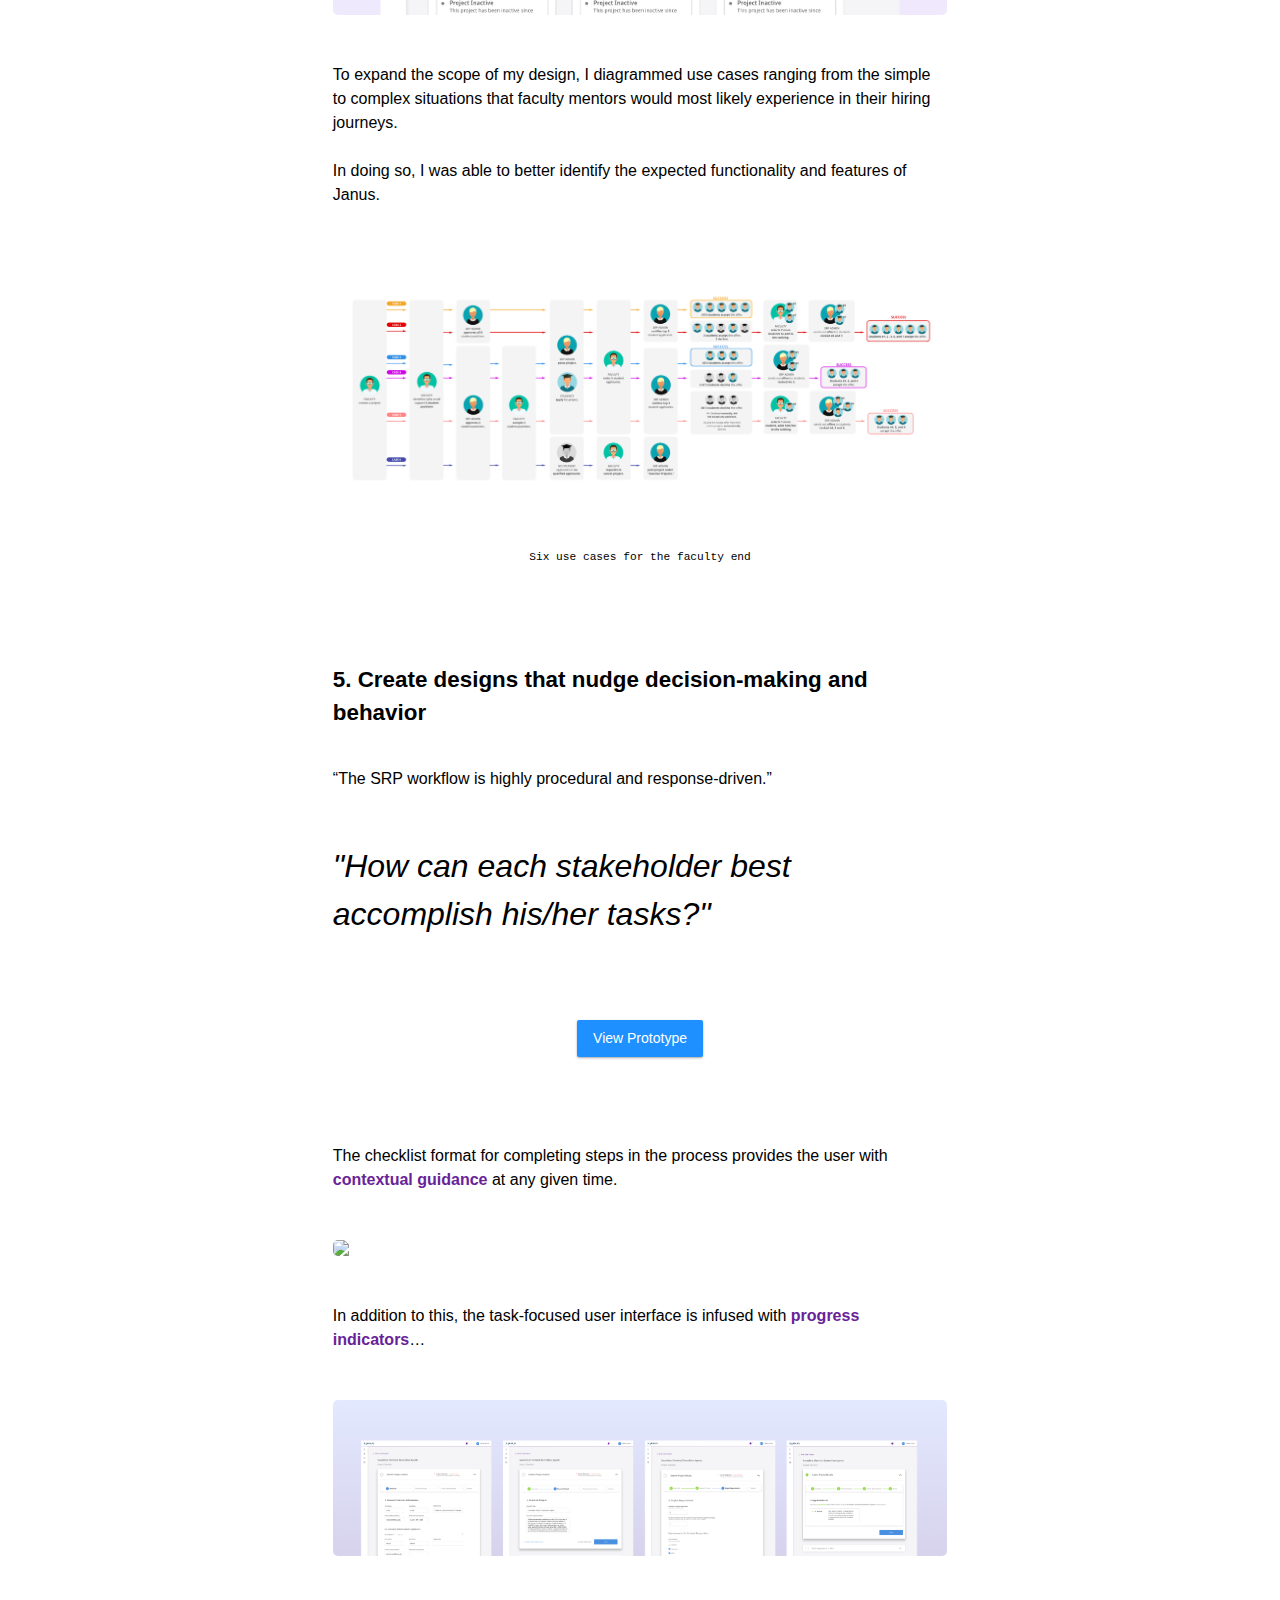
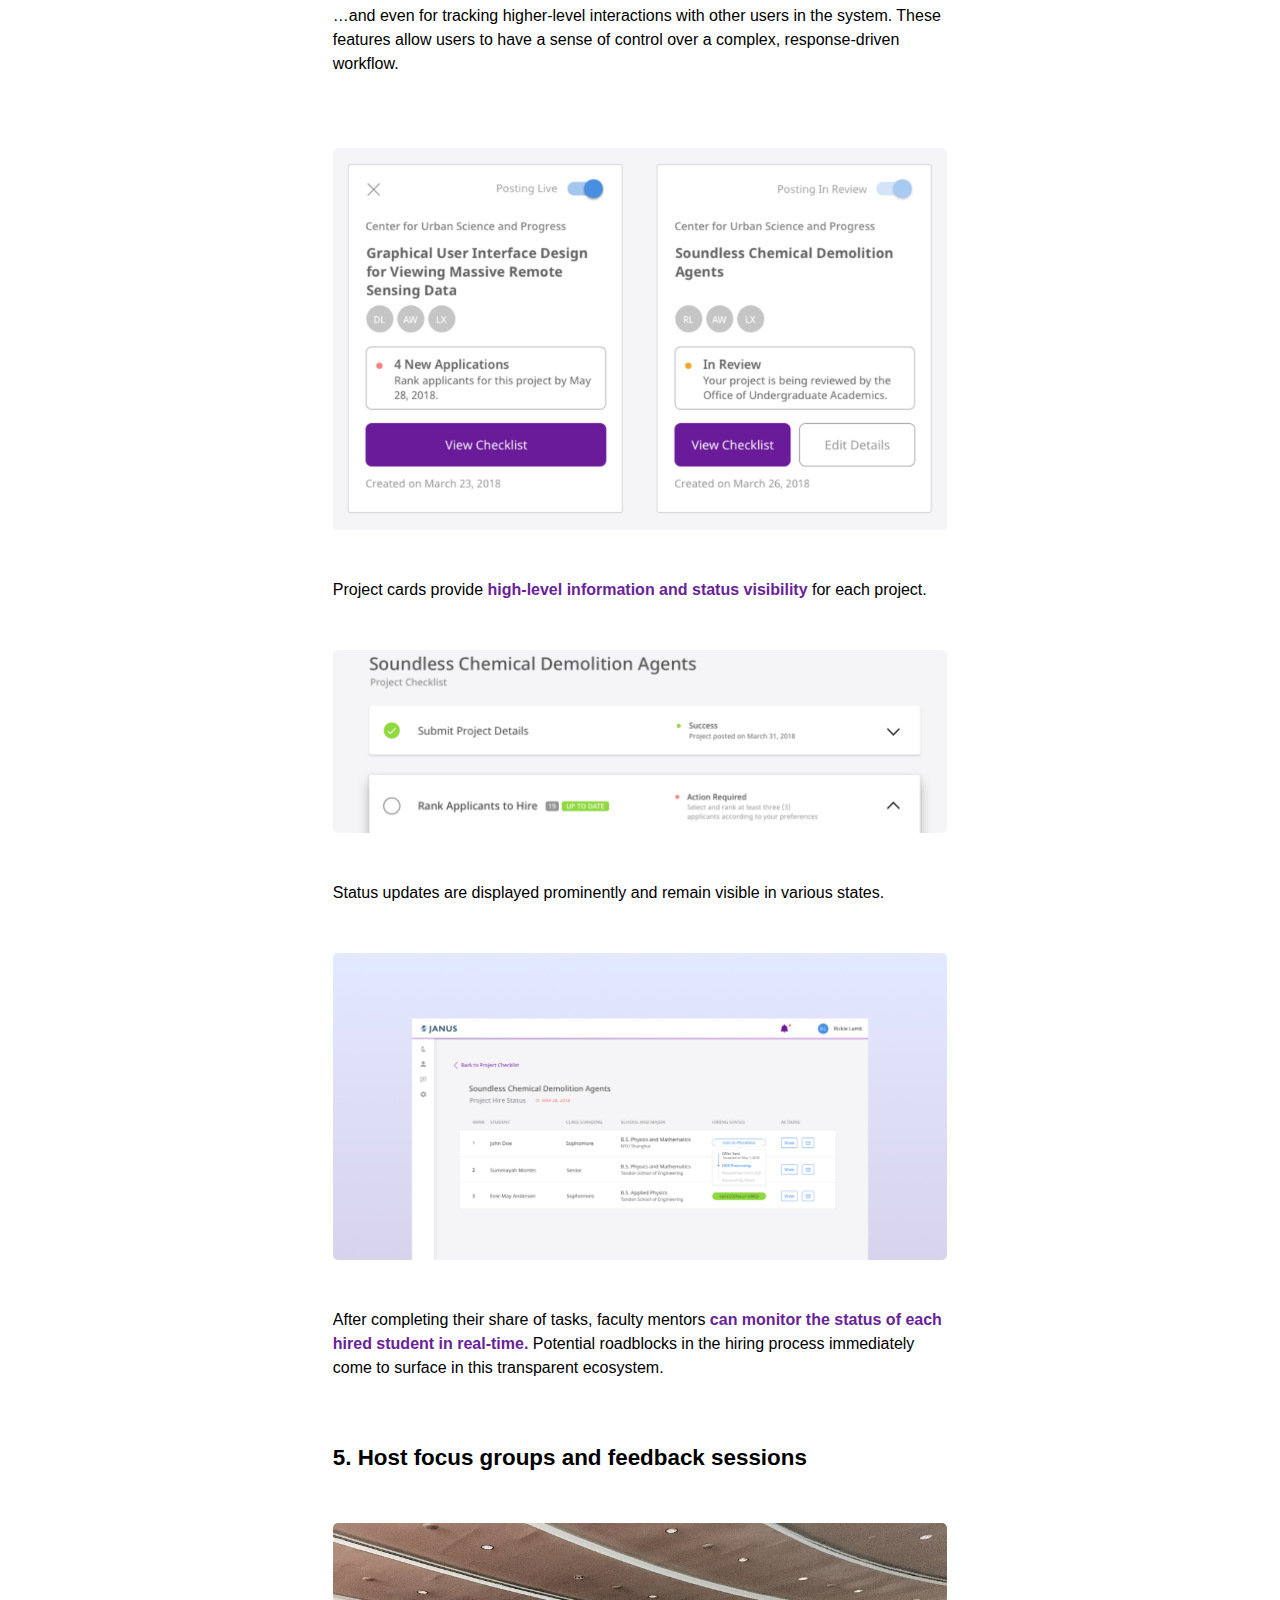
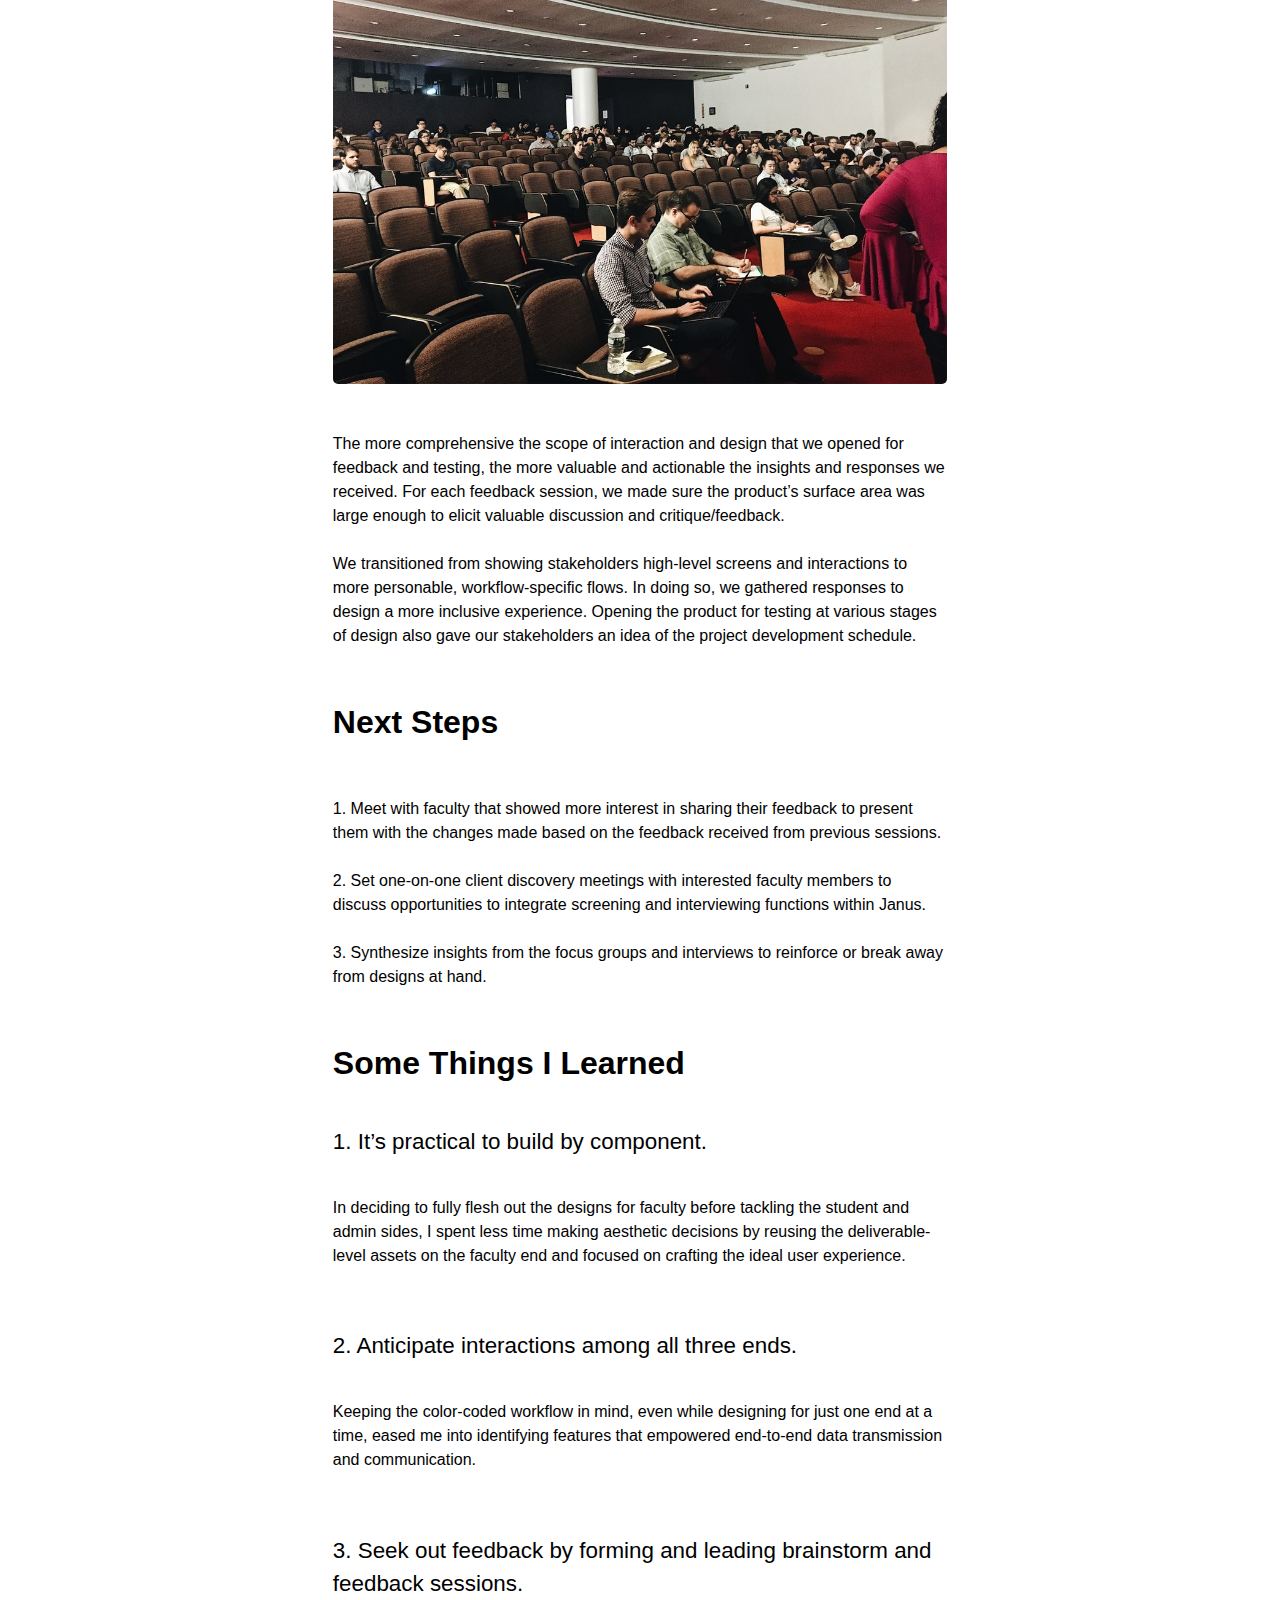
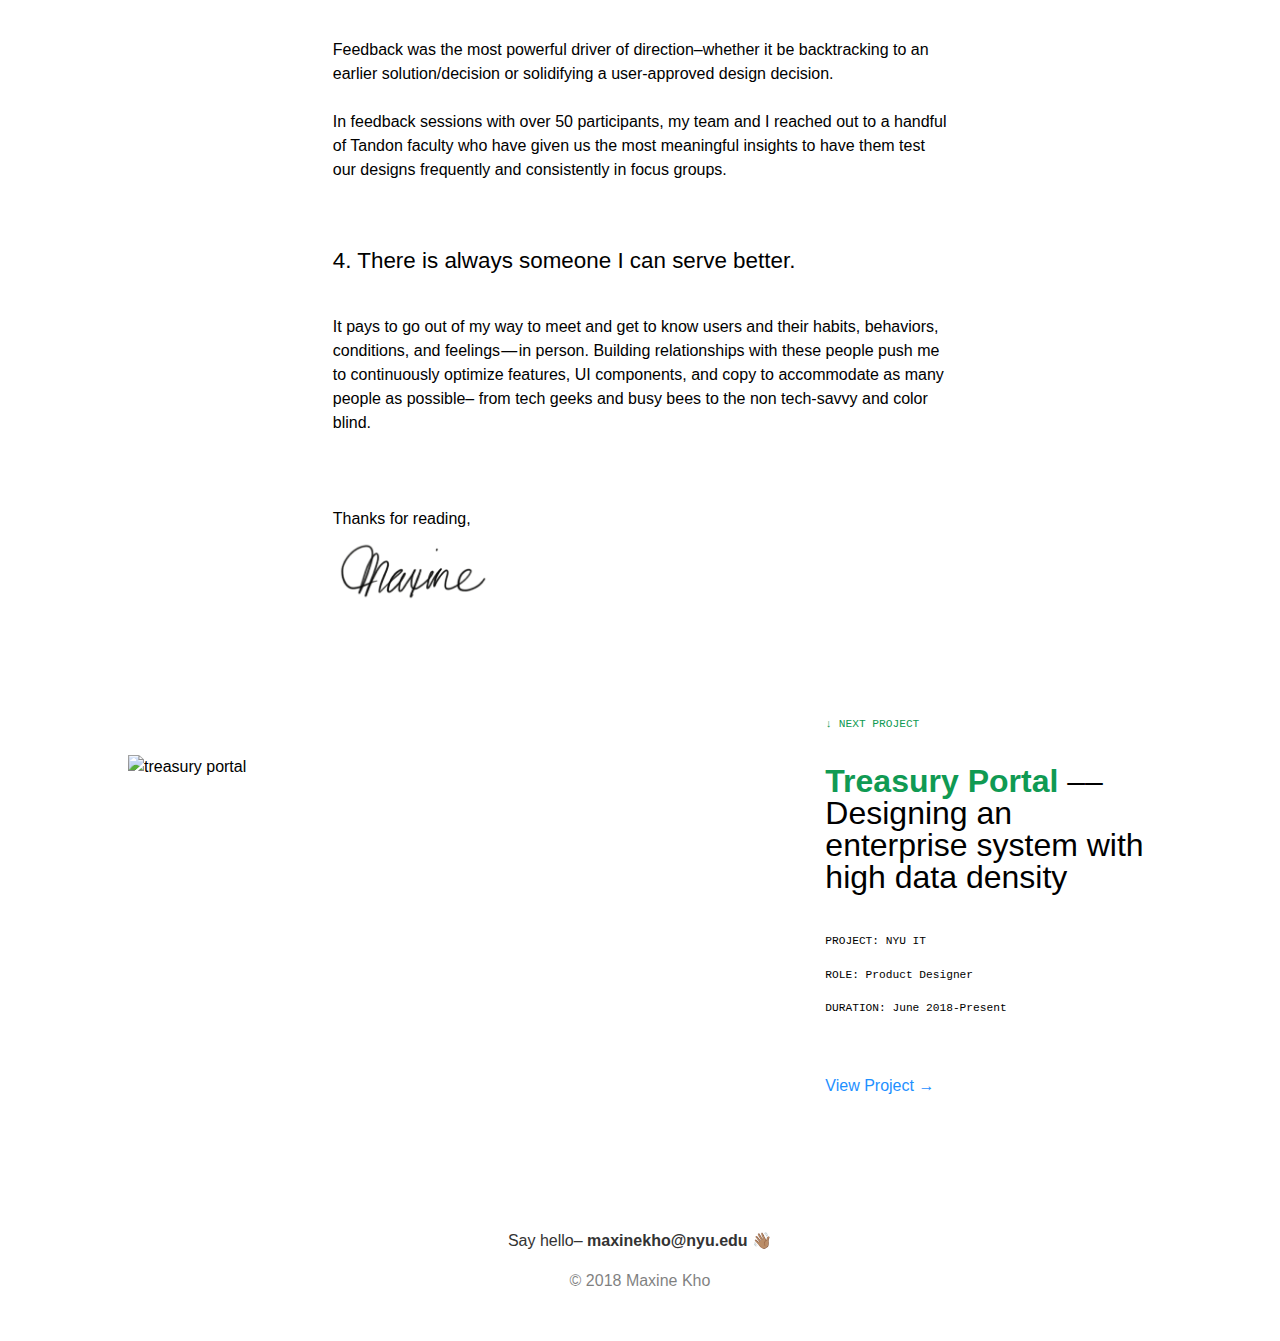
==== commit 91258015: "footer fix" ====
--- a/projects/janus.html
+++ b/projects/janus.html
@@ -11,6 +11,7 @@
     <link rel="stylesheet" href="https://use.fontawesome.com/releases/v5.3.1/css/all.css" integrity="sha384-mzrmE5qonljUremFsqc01SB46JvROS7bZs3IO2EmfFsd15uHvIt+Y8vEf7N7fWAU" crossorigin="anonymous">
     <link rel="shortcut icon" href="../images/shrimp.ico" type="img/ico">
 
+    <!--First website Max built and designed from scratch! 💫-->
     <title>MAXINE KHO | Janus</title>
 </head>
 <body>
@@ -25,7 +26,7 @@
         <a class="black inactive-nav" href="../cv/cv.html" target="_blank">RESUME</a>
         <a class="black inactive-nav" href="mailto:maxinekho@nyu.edu">CONTACT</a>
     </nav>
-    <br><br><br><br><br>
+    <br><br><br><br><br><br><br>
 
     <!--Progress Bar-->
     <div class="progress-indicator">
@@ -38,7 +39,10 @@
     <div id="zoomModal" class="modal">
 
         <!-- The Close Button -->
-        <span class="close">&times;</span>
+        <div class="tooltip">Hover over me
+            <span class="close">&times;</span>
+            <span class="tooltip-text">Close</span>
+        </div>
 
         <!-- Modal Content (The Image) -->
         <img class="modal-content" id="img01">
@@ -51,8 +55,10 @@
     <div class="container">
         <h1><strong>Simplifying a labor-intensive hiring process 🌈</strong></h1>
         <br>
+
         <!--Project Intro + Summary-->
         <div class="two-col">
+
             <!--Project Intro-->
             <div class="intro">
                 <br>
@@ -61,6 +67,7 @@
                 <p>Over the past few months, I’ve been designing <strong>Janus</strong>, a front-end data entry and storage application interfaced with university systems to optimize the hiring process for the NYU Tandon Summer Research Program.</p>
                 <p>This was the first project I worked on at NYU IT.</p>
             </div>
+
             <!--Project Summary-->
             <div id="project-summary">
                 <h4><strong>ABOUT</strong><br>
@@ -74,7 +81,7 @@
                 Visual Design<br>
                 Wireframing (using Sketch)<br>
                 Flowcharting and diagramming<br>
-                Prototyping (using InVision)<br>
+                <a href= "#prototype-janus" class="blue">Prototyping (using InVision)<br></a>
                 User Testing<br></h4>
             </div>
     </div><br><br>
@@ -84,13 +91,9 @@
         <h2><strong>My Design Process</strong></h2>
         <h5><strong>1. Understand and ask questions</strong></h5>
         The product owner and my project manager briefed me about the NYU Tandon Summer Research Program, the hiring        process that is currently in place, and primary audiences involved:<br>
-
         <img src="../images/project-janus/primary-audience.png" class="zoomImages">
-
         Then they walked me through the legacy system…<br>
-
         <img src="../images/project-janus/legacy.png" class="zoomImages">
-
         <strong>Problem</strong><br>
         In current process, administrators <p class="highlight-janus">transfer and duplicate data across a range of applications.</p> They <p class="highlight-janus">spend five months</p> organizing information and onboarding hired applicantsfor a 10-week research program.<br><br>
 
@@ -105,21 +108,16 @@
         </ul>
         <h2><em>"How might we close experience gaps in the current SRP hiring process?"</em></h2><br>
         <h5><strong>2. Reeaeally understand</strong></h5>
+
         There are many ways go about designing a product that addresses these problems. However, in order to deliver the solution–one that does not only hit all the goals identified but also maximizes opportunities (for the three user groups)– I needed to ‘digest’ the current workflow and all possible use cases.<br><br>
-
-        Being an avid (and slightly obsessive) notetaker, I made color-coded diagrams!<br><br>
-        <!--Throughout my tinkering session, I came up with points to clarify and questions to ask. I noted them down.-->The workflow’s complexities became more digestible to me as I grouped action points together according to the ‘user in action’ (SRP Admin, Faculty, or Student).<br>
-
-        <img src="../images/project-janus/user-flows.png" class="zoomImages">
-
-        I spent time understanding all the interactions necessary for one complete cycle (a.k.a. successfully hiring one student)<br><br>
-
+                Being an avid (and slightly obsessive) notetaker, I made color-coded diagrams!<br><br>
+        The workflow’s complexities became more digestible to me as I grouped action points together according to the ‘user in action’ (SRP Admin, Faculty, or Student).<br>
+         <img src="../images/project-janus/user-flows.png" class="zoomImages">
+          I spent time understanding all the interactions necessary for one complete cycle (a.k.a. successfully hiring one student)<br><br>
         The interaction illustrated by the back and forth and crossing over of actions in my diagram led to an insight that informed my design decisions:<br><br>
 
         <h2>The SRP workflow is highly procedural and response-driven.</h2><br>
-
         Being a newbie in the team, I approached my project manager to confirm my impressions.<br><br>
-
         Looking at the diagram I put together, we carefully identified which steps to adopt, automate, or omit from the current hiring process.<br><br>
 
         <h5><strong>3. Set up process expectations for the system</strong></h5>
@@ -130,23 +128,21 @@
 
         <strong>Key Findings (Faculty)</strong><br><br>
         1. Faculty mentors typically manage three or fewer research projects each summer.<br><br>
-
         2. Faculty mentors find some value in the disjointedness of the current hiring process in that they are not overwhelmed by a wave of tasks and deadlines– tasks tend to come in timely email reminders from the admin.<br><br>
-
         3. Faculty mentors value accessibility and ease of use. They do not expect the application to have a steep learning curve.<br><br>
 
         After defining the workflows, constraints, and expected functions for each stakeholder, it was time to dip my toes in the water.<br><br>
 
         <em>"Do I start with the dashboard? Page navigation?"</em><br><br>
 
-        With the overwhelming amount of liberty I had at this stage, I decided to start with one core feature– <p class="janus-highlight">the application form.</p> I reviewed last summer’s project list to gain more insight on the pieces of information and the level of specificity required for a project posting.<br>
+        With the overwhelming amount of liberty I had at this stage, I decided to start with one core feature– <p class="highlight-janus">the application form.</p> I reviewed last summer’s project list to gain more insight on the pieces of information and the level of specificity required for a project posting.<br>
 
         <img src="../images/project-janus/about.png" class="zoomImages">
 
         From here, I asked questions like:<br><br>
 
         <em>“How can a mentor access each application form?…be notified of a successful posting?”</em><br><br>
-        This brought me to design the <p class="janus-highlight">dashboard.</p><br>
+        This brought me to design the <p class="highlight-janus">dashboard.</p><br>
 
         <img src="../images/project-janus/dashboard-within.png" class="zoomImages">
 
@@ -155,31 +151,31 @@
         In doing so, I was able to better identify the expected functionality and features of Janus.<br><br>
 
         <img src="../images/project-janus/use-cases.png" class="zoomImages">
+
         <h3 class="image-caption">Six use cases for the faculty end</h3><br><br>
 
         <h5><strong>5. Create designs that nudge decision-making and behavior</strong></h5>
-
         “The SRP workflow is highly procedural and response-driven.”<br><br>
 
         <h2><em>"How can each stakeholder best accomplish his/her tasks?"</em></h2><br><br>
 
         <div class="center">
-             <a class="btn__prototype btnRippleEffect" type="button" href="https://projects.invisionapp.com/share/4FOFYWX98ZJ#/screens/324142675" target="_blank">
+             <a class="btn__prototype btnRippleEffect" id="prototype-janus" type="button" href="https://projects.invisionapp.com/share/4FOFYWX98ZJ#/screens/324142675" target="_blank">
             View Prototype
             </a><br><br><br><br>
         </div>
 
-        The checklist format for completing steps in the process provides the user with <p class="janus-highlight"><strong>contextual guidance</strong></p> at any given time.<br>
-
-<img src="../images/project-janus/progress.png" class="zoomImages">
-        In addition to this, the task-focused user interface is infused with <p class="janus-highlight"><strong>progress indicators</strong></p>…<br>
-
-       <img src="../images/project-janus/form.png" class="zoomImages">
+        The checklist format for completing steps in the process provides the user with <p class="highlight-janus"><strong>contextual guidance</strong></p> at any given time.<br>
+
+        <img src="../images/project-janus/progress.png" class="zoomImages">
+        In addition to this, the task-focused user interface is infused with <p class="highlight-janus"><strong>progress indicators</strong></p>…<br>
+
+        <img src="../images/project-janus/form.png" class="zoomImages">
         …and even for tracking higher-level interactions with other users in the system. These features allow users to have a sense of control over a complex, response-driven workflow.<br><br>
 
         <img src="../images/project-janus/cards.png" class="zoomImages">
 
-        Project cards provide <p class="janus-highlight"><strong>high-level information and status visibility</strong></p> for each project.<br>
+        Project cards provide <p class="highlight-janus"><strong>high-level information and status visibility</strong></p> for each project.<br>
 
         <img src="../images/project-janus/status-updates.png" class="zoomImages">
 
@@ -187,7 +183,7 @@
 
         <img src="../images/project-janus/transparency.png" class="zoomImages">
 
-        After completing their share of tasks, faculty mentors <p class="janus-highlight">can monitor the status of each hired student in real-time.</p> Potential roadblocks in the hiring process immediately come to surface in this transparent ecosystem.<br><br>
+        After completing their share of tasks, faculty mentors <p class="highlight-janus">can monitor the status of each hired student in real-time.</p> Potential roadblocks in the hiring process immediately come to surface in this transparent ecosystem.<br><br>
 
         <h5><strong>5. Host focus groups and feedback sessions</strong></h5>
 
@@ -198,13 +194,14 @@
         We transitioned from showing stakeholders high-level screens and interactions to more personable, workflow-specific flows. In doing so, we gathered responses to design a more inclusive experience. Opening the product for testing at various stages of design also gave our stakeholders an idea of the project development schedule.<br><br>
 
         <h2><strong>Next Steps</strong></h2><br>
+
         1. Meet with faculty that showed more interest in sharing their feedback to present them with the changes made based on the feedback received from previous sessions.<br><br>
 
         2. Set one-on-one client discovery meetings with interested faculty members to discuss opportunities to integrate screening and  interviewing functions within Janus.<br><br>
 
         3. Synthesize insights from the focus groups and interviews to reinforce or break away from designs at hand.<br><br>
-
         <h2><strong>Some Things I Learned</strong></h2>
+
         <h5>1. It’s practical to build by component.</h5>
             In deciding to fully flesh out the designs for faculty before tackling the student and admin sides, I spent less time making aesthetic decisions by reusing the deliverable-level assets on the faculty end and focused on crafting the ideal user experience.<br><br>
 
@@ -240,24 +237,29 @@
             <a href="../projects/treasury.html" class="view__link view__link-padding">View Project &rarr;</a>
         </div>
     </div>
-    <br><br>
+    <br><br><br><br>
+
+    <!--Back to Top Link-->
+    <button onclick="scrollUp()" id="backToTop" title="Go to top">&#8593;</button>
 
     <!--Footer-->
-    <br><br><br><br><br>
     <footer>
-        <div>
-            © <strong>2018 Maxine Kho</strong>
-        </div>
-        <div class="sm-link">
-            <i class="fab fa-behance"></i>&nbsp;&nbsp;<a class="black" href="https://www.behance.net/maxinekho" target="_blank">Behance</a>
-        </div>
-        <div class="sm-link">
-            <i class="fab fa-linkedin-in"></i>&nbsp;&nbsp;<a class="black" href="https://www.linkedin.com/in/maxinekho/" target="_blank">LinkedIn</a>
-        </div>
-        <div class="sm-link">
-            <i class="fab fa-medium-m"></i>&nbsp;&nbsp;<a class="black" href="https://medium.com/@mck428" target="_blank">Medium</a>
-        </div>
+        <div class="sm-links">
+            <a href="https://www.behance.net/maxinekho" target="_blank"><i class="fab fa-behance"></i></a>
+            <a href="https://www.linkedin.com/in/maxinekho/" target="_blank"><i class="fab fa-linkedin-in"></i></a>
+            <a href="https://medium.com/@mck428" target="_blank"><i class="fab fa-medium-m"></i></a>
+        </div>
+        <div class="message">
+            Say hello– <a href="mailto:maxinekho@nyu.edu">maxinekho@nyu.edu </a>👋🏽
+        </div>
+        <div class="copyright">
+            © 2018 Maxine Kho
+        </div>
+        <br>
     </footer>
+
+    <!--Script Link-->
     <script src="script.js"></script>
+
 </body>
 </html>--- a/projects/style-project.css
+++ b/projects/style-project.css
@@ -6,6 +6,7 @@
     -ms-text-size-adjust: 100%;
     -ms-overflow-style: scrollbar;
     -webkit-tap-highlight-color: rgba(0, 0, 0, 0);
+    scroll-behavior: smooth;
 }
 
 body {
@@ -172,7 +173,6 @@
 
 a.blue {
     color: dodgerblue;
-    font-weight: bolder;
     text-decoration: none;
 }
 
@@ -239,9 +239,7 @@
     }
 }
 
-
-
-/*Image Stuff*/
+/*Image*/
 .zoomImages {
     border-radius: 5px;
     cursor: pointer;
@@ -252,7 +250,7 @@
     opacity: 0.7;
 }
 
-/* The Modal (background) */
+/* The Modal */
 .modal {
     display: none; /* Hidden by default */
     position: fixed; /* Stay in place */
@@ -275,7 +273,7 @@
     max-width: 1000px;
 }
 
-/* Caption of Modal Image (Image Text) - Same Width as the Image */
+/* Caption of Modal Image (Alt Text) */
 #caption {
     margin: auto;
     display: block;
@@ -322,6 +320,36 @@
     }
 }
 
+/* Tooltip container */
+.tooltip {
+    top: 0;
+    border-bottom: 1px dotted black; /* If you want dots under the hoverable text */
+}
+
+/* Tooltip text */
+.tooltip .tooltip-text {
+    top: 9em;
+    right: 30px;
+    visibility: hidden;
+    width: 70px;
+    background-color: black;
+    color: #fff;
+    text-align: center;
+    padding: 5px 0;
+    border-radius: 6px;
+    position: absolute;
+    z-index: 1;
+}
+
+.tooltip:hover .tooltip-text {
+    visibility: visible;
+    opacity: 1;
+}
+
+.tooltip .tooltip-text {
+    opacity: 0;
+    transition: opacity 1s;
+}
 
 #project-logo {
     max-width: 10em;
@@ -400,18 +428,76 @@
     bottom: 0;
 }
 
+#backToTop {
+    display: none;
+    position: fixed;
+    bottom: 2em;
+    right: 2em;
+    z-index: 99;
+    outline: none;
+    color: dodgerblue;
+    cursor: pointer;
+    font-size: 1.1em;
+    font-weight: 600;
+    text-align: center;
+    background-color: white;
+    border: 2px solid dodgerblue;
+    border-radius: 100%;
+    padding: 0.85em 1em;
+}
+
+#backToTop:hover {
+    /*opacity: 0.7;*/
+    background-color: dodgerblue;
+    border-color: dodgerblue;
+    color: white;
+}
+
 footer > div {
     display: inline-block;
     justify-items: center;
-    margin-bottom: 3em;
-    padding-right: 3em;
-}
-
-div.sm-link {
-    padding-left: 2em;
-    justify-items: center;
-    align-self: center;
-}
+    margin-bottom: 1em;
+}
+
+div.sm-links {
+    text-align: center;
+    display: inline-flex;
+    width: 100%;
+    justify-content: center;
+}
+
+.sm-links > a {
+    padding: 0 1em;
+    color: #333333;
+    vertical-align: center;
+}
+
+.sm-links > a:hover {
+    opacity: 0.7;
+}
+
+.message {
+    display: block;
+    text-align: center;
+    color: #333333;
+}
+
+.message > a {
+    color: #333333;
+    font-weight: 600;
+    text-decoration: none;
+}
+
+.message > a:hover {
+    opacity: 0.7;
+}
+
+.copyright {
+    display: block;
+    text-align: center;
+    opacity: 0.5;
+}
+
 
 @media (max-width: 800px) {
     body {
@@ -459,7 +545,6 @@
     }
 
     footer.sm-links {
-        display: inline-flex;
         padding: 0 1em;
     }
 
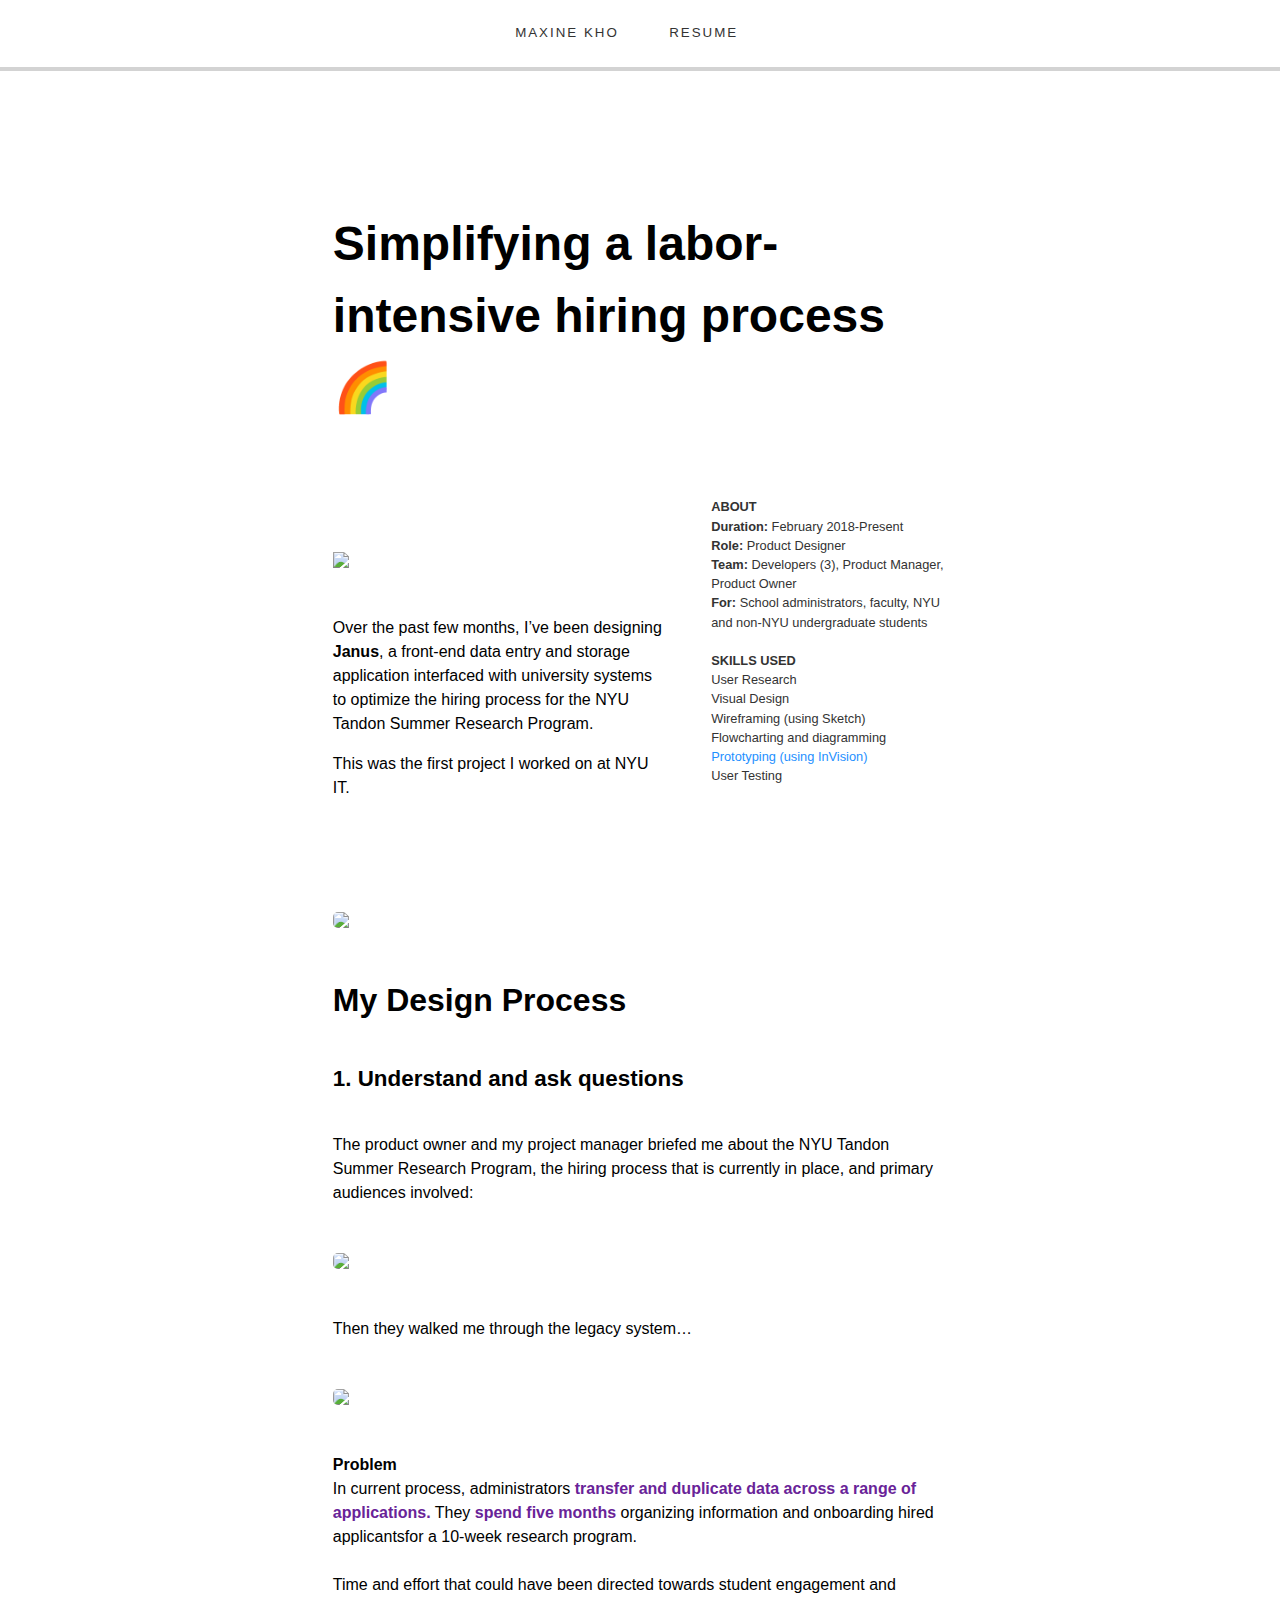
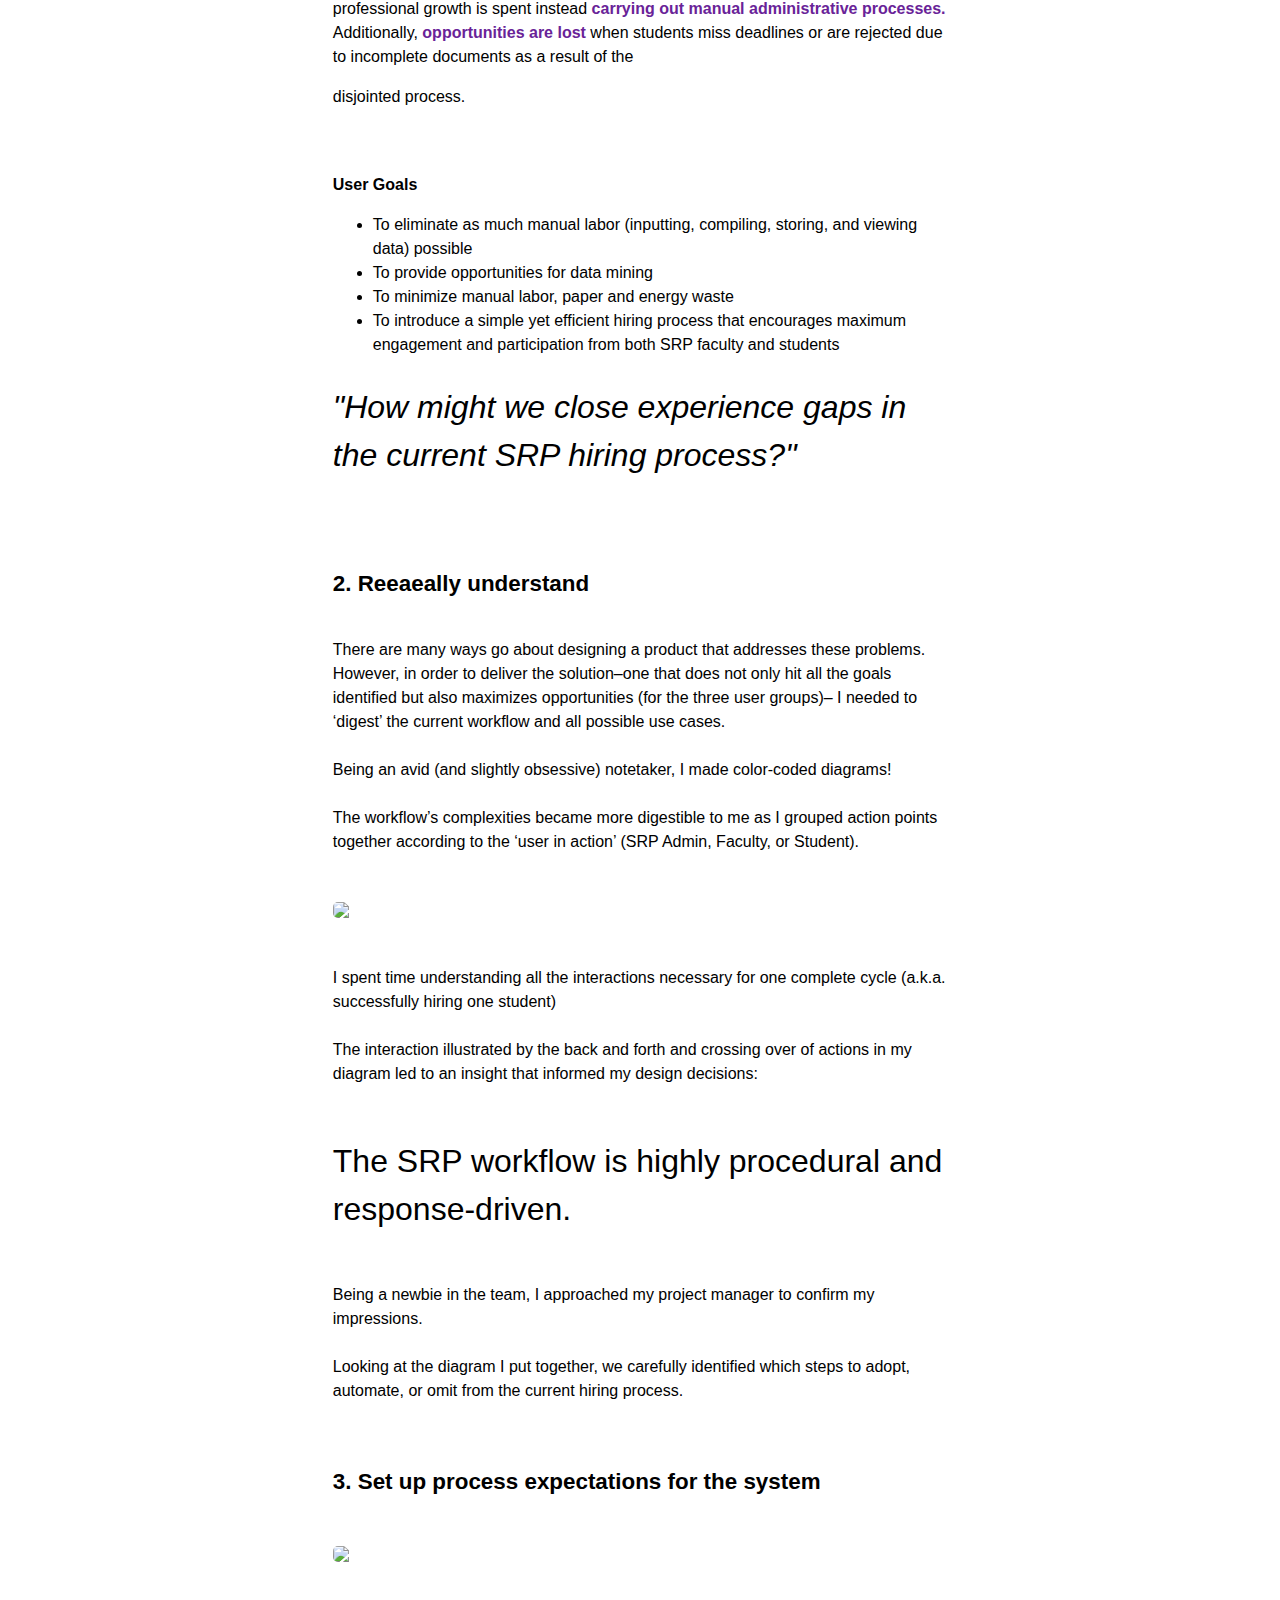
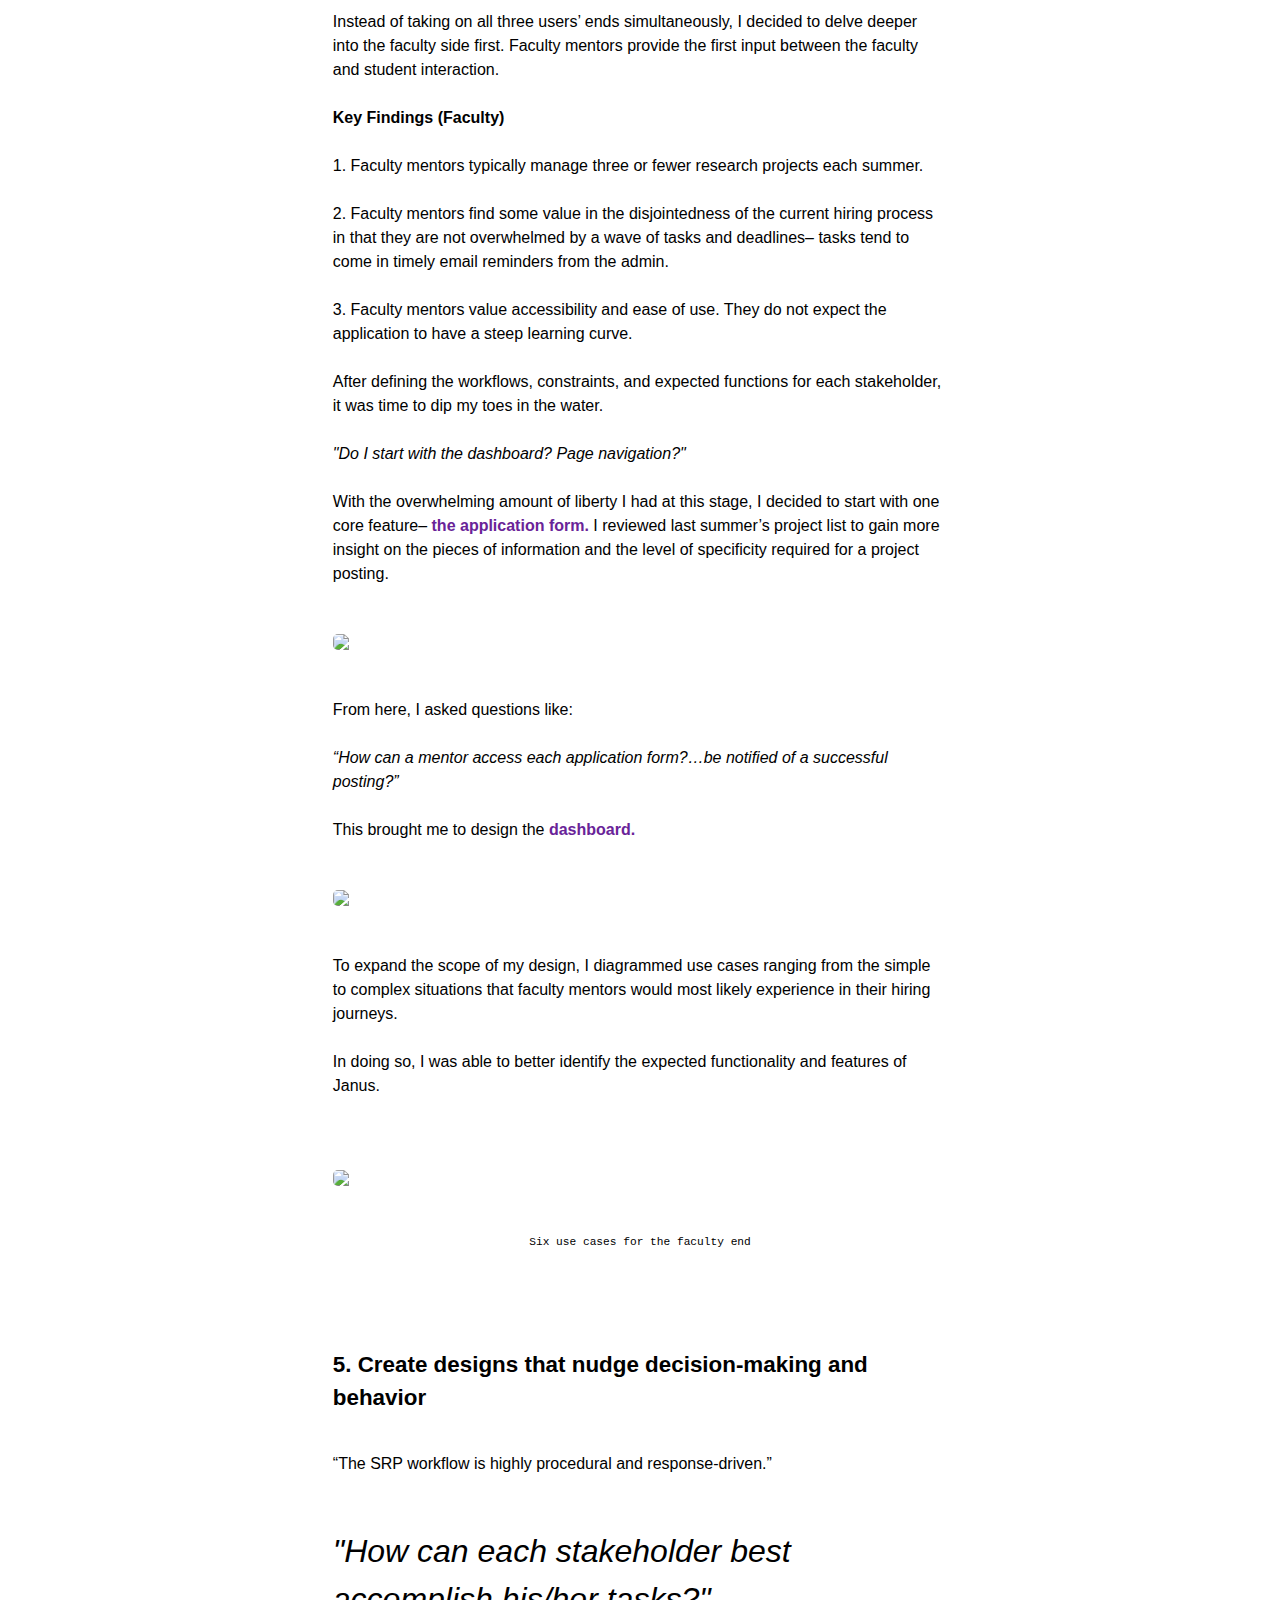
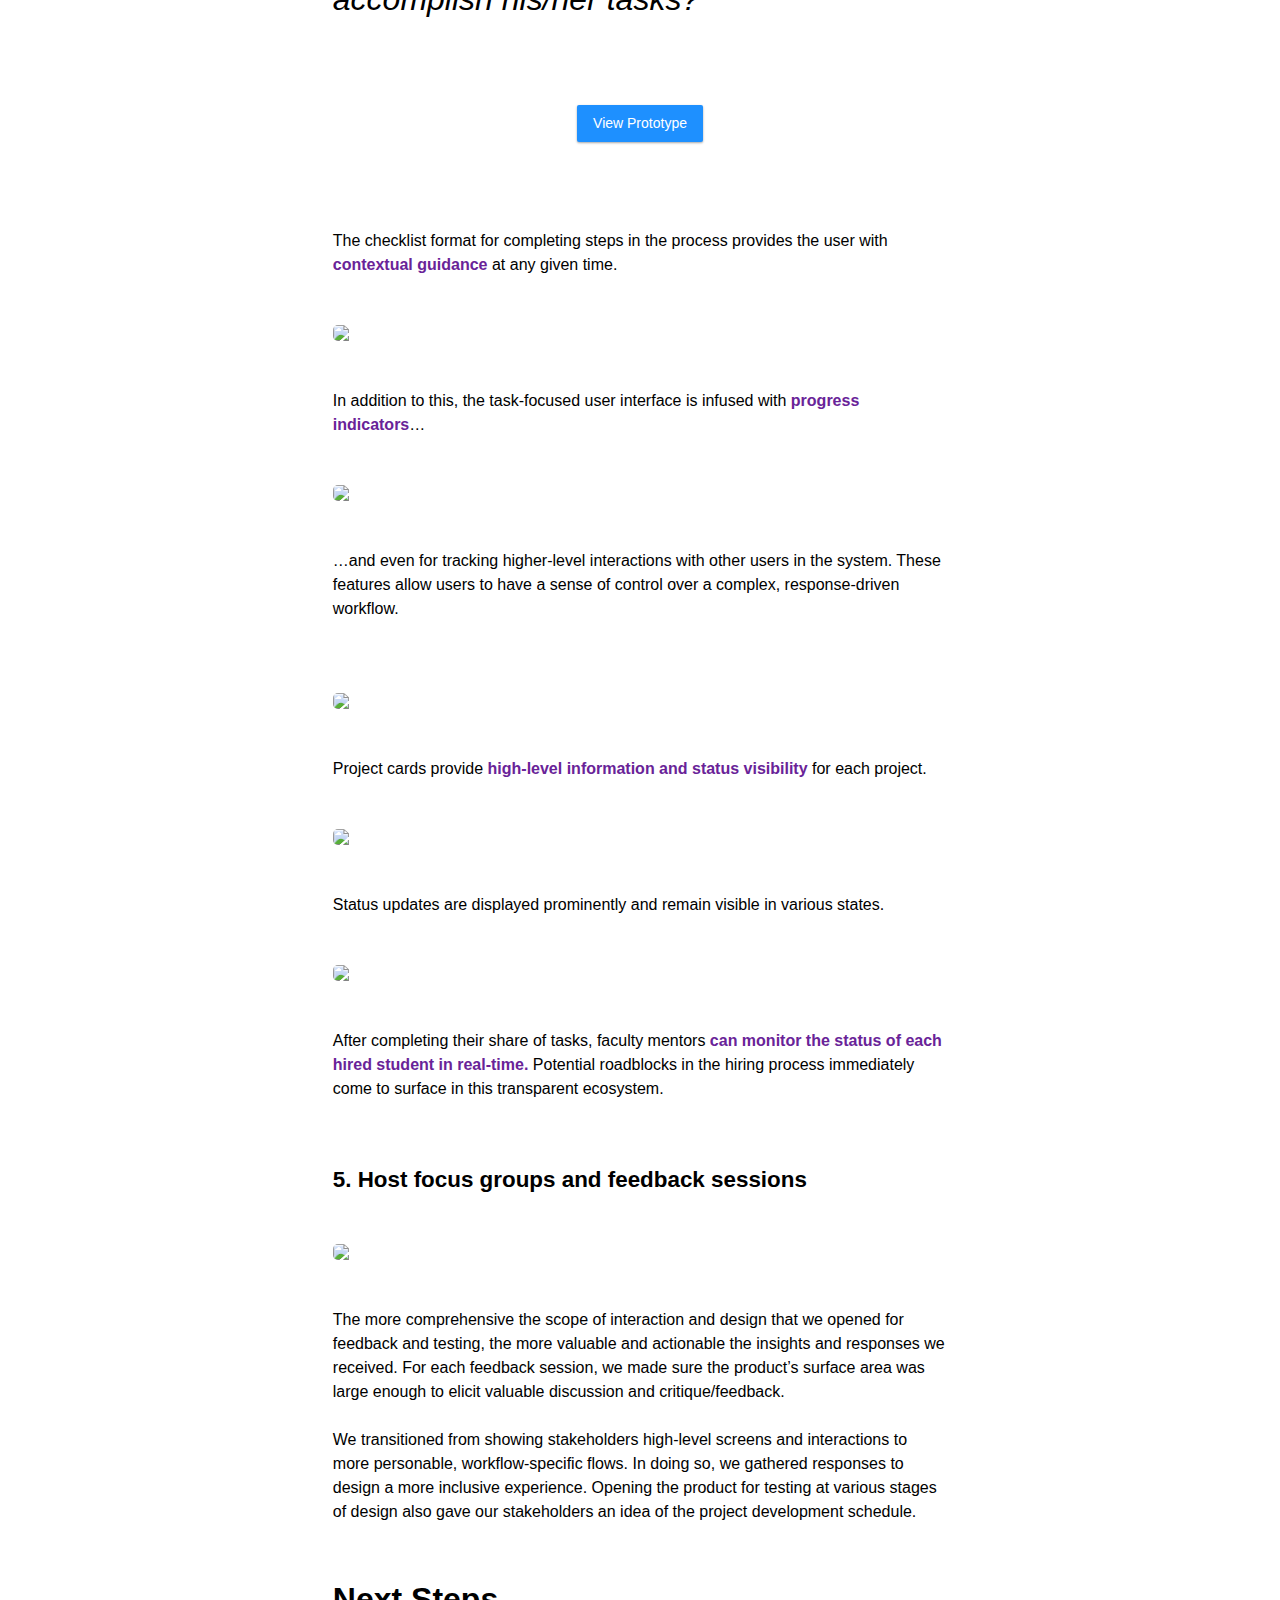
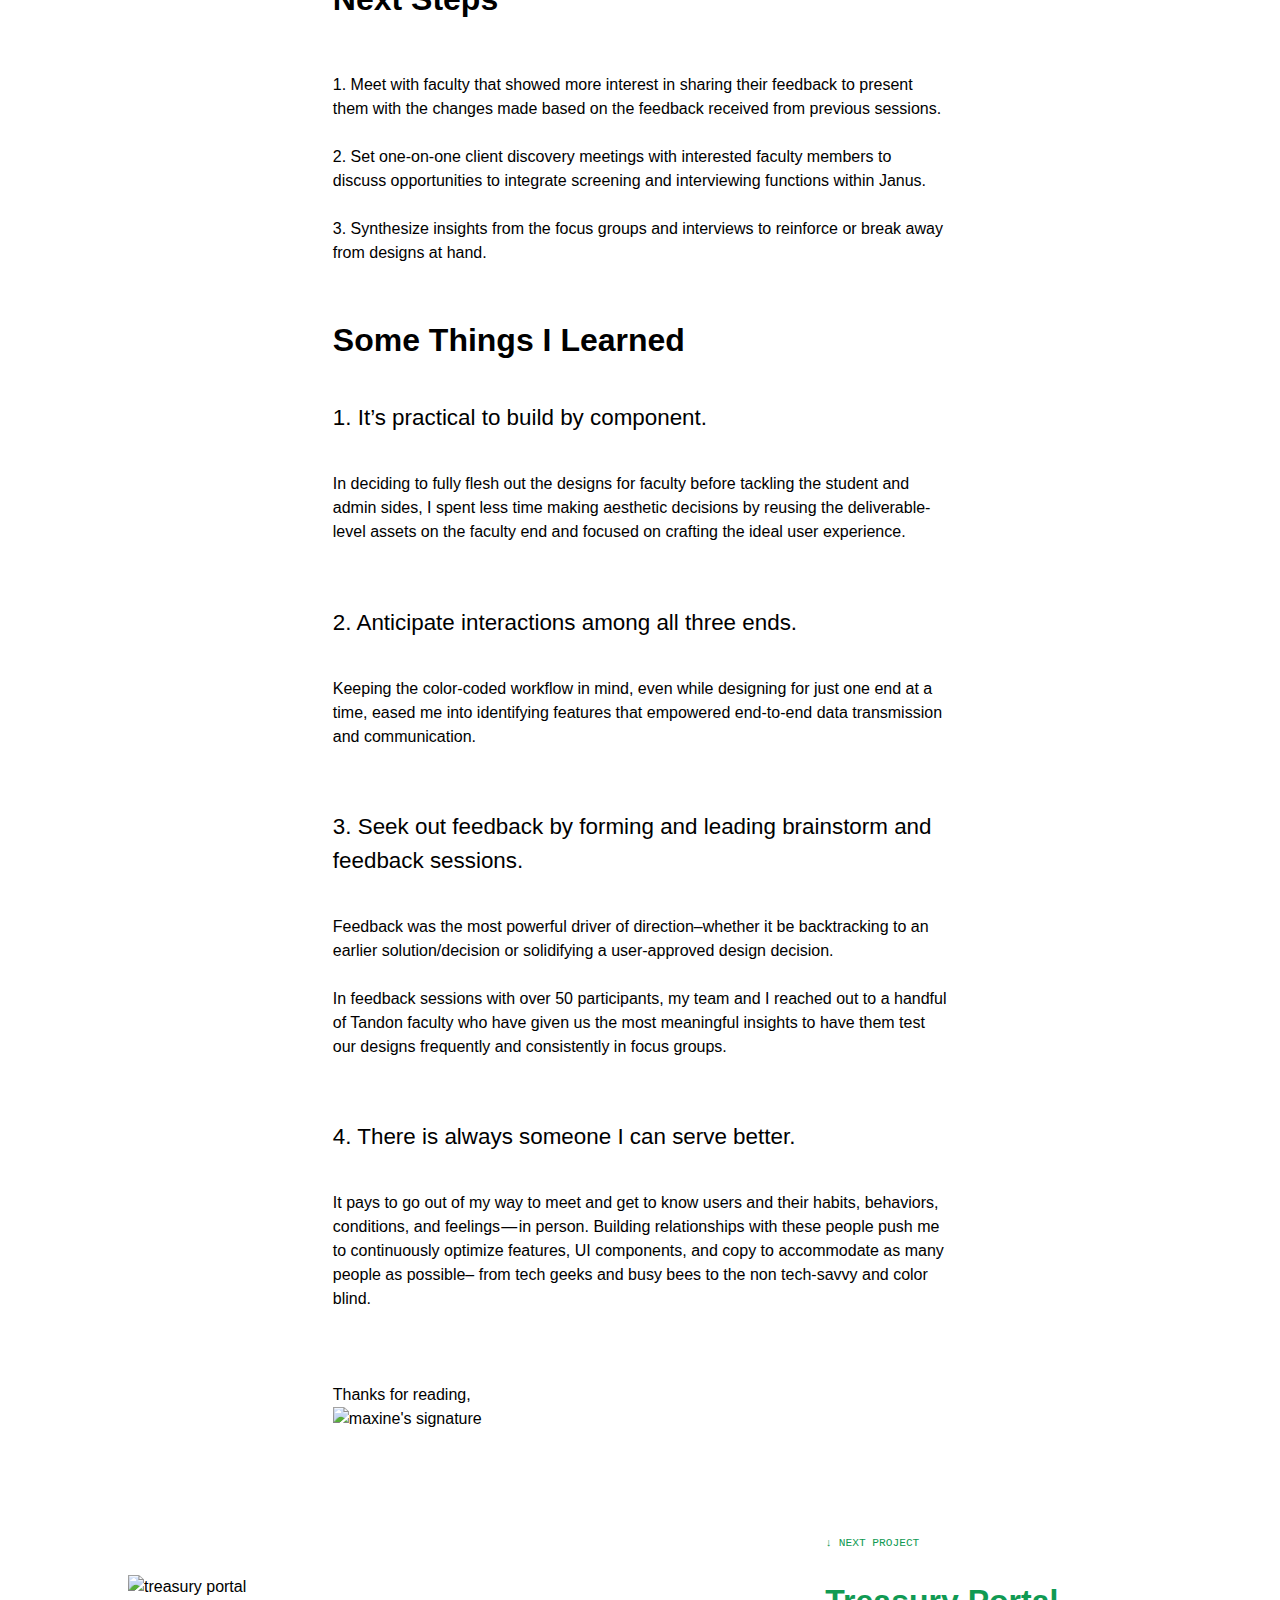
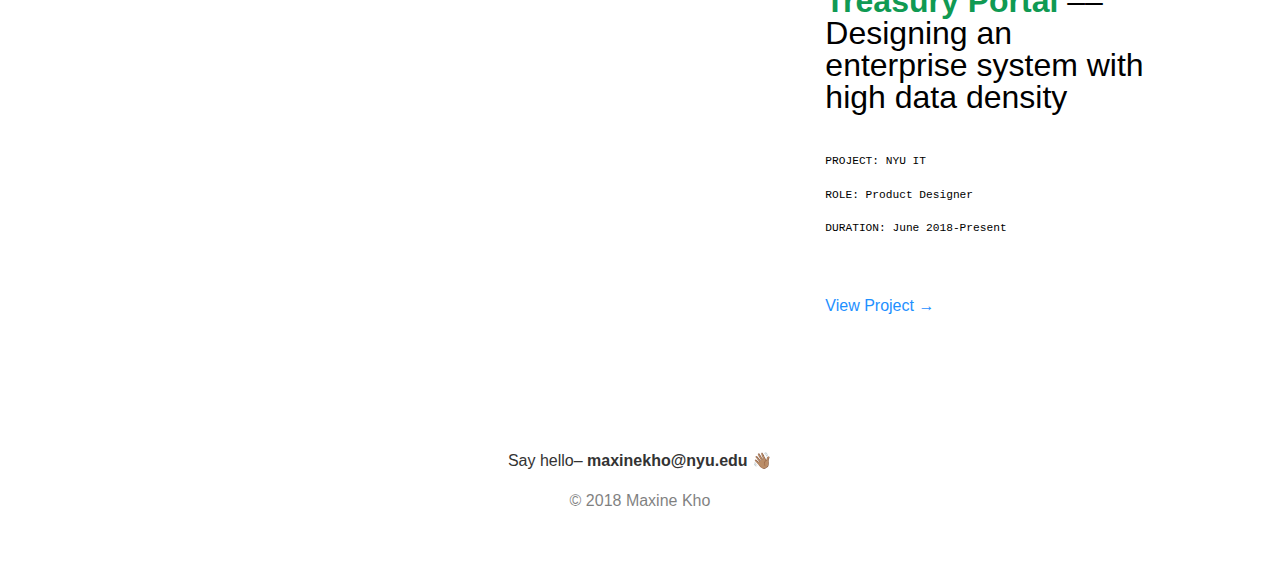
==== commit de2e238c: "separate js; remove overloaded onscroll" ====
--- a/projects/janus.html
+++ b/projects/janus.html
@@ -11,20 +11,19 @@
     <link rel="stylesheet" href="https://use.fontawesome.com/releases/v5.3.1/css/all.css" integrity="sha384-mzrmE5qonljUremFsqc01SB46JvROS7bZs3IO2EmfFsd15uHvIt+Y8vEf7N7fWAU" crossorigin="anonymous">
     <link rel="shortcut icon" href="../images/shrimp.ico" type="img/ico">
 
+    <script src="script.js" defer></script>
+    <script src="modal.js" defer></script>
+    <script src="progress.js" defer></script>
+
     <!--First website Max built and designed from scratch! 💫-->
     <title>MAXINE KHO | Janus</title>
 </head>
 <body>
-    <!--Logo-->
-    <div class="logo">
-        <a class="black" href="/">Maxine Kho</a>
-    </div>
 
     <!--Navigation-->
     <nav class="top-nav">
         <a class="black inactive-nav" href="../index.html">MAXINE KHO</a>
         <a class="black inactive-nav" href="../cv/cv.html" target="_blank">RESUME</a>
-        <a class="black inactive-nav" href="mailto:maxinekho@nyu.edu">CONTACT</a>
     </nav>
     <br><br><br><br><br><br><br>
 
@@ -258,8 +257,5 @@
         <br>
     </footer>
 
-    <!--Script Link-->
-    <script src="script.js"></script>
-
 </body>
 </html>